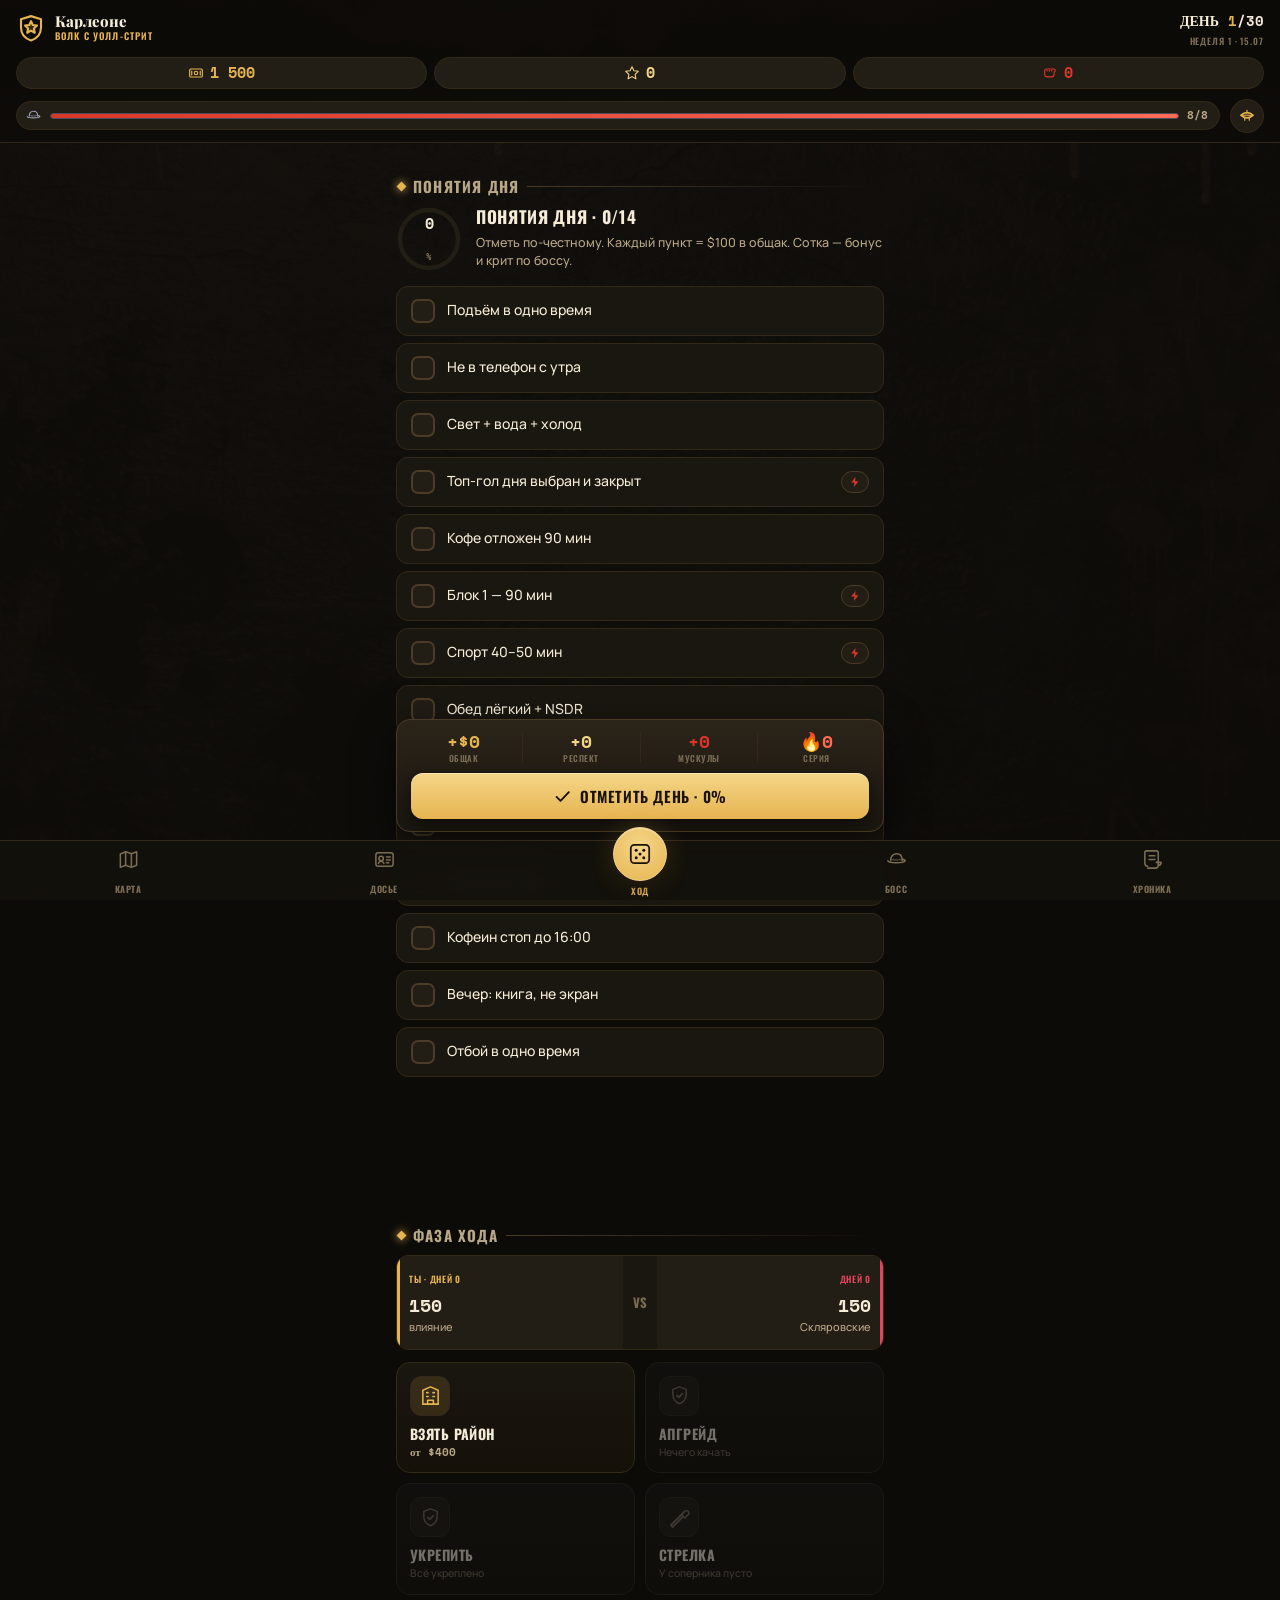
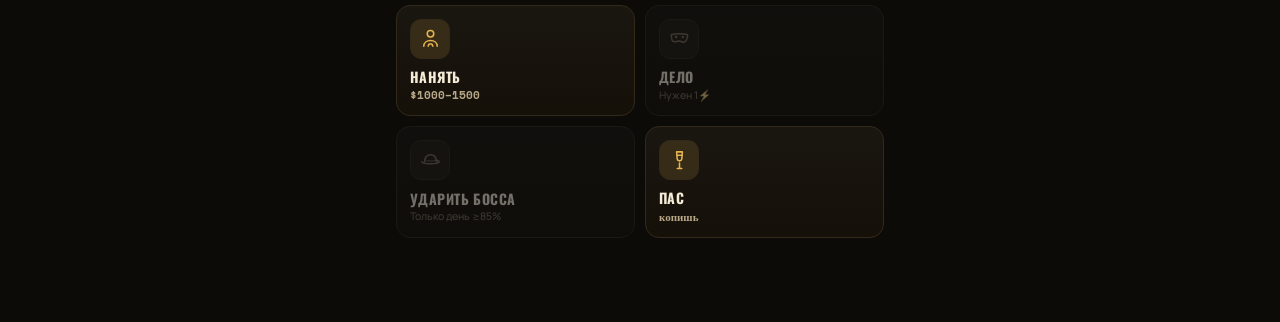
==== index.html @ bc079d1a "deploy СЕМЬЯ mini app v1" ====
<!DOCTYPE html>
<html lang="ru">
<head>
  <meta charset="UTF-8">
  <meta name="viewport" content="width=device-width, initial-scale=1, maximum-scale=1, viewport-fit=cover">
  <meta name="theme-color" content="#0D0B08">
  <title>СЕМЬЯ · Южноморск 1994</title>

  <link rel="preconnect" href="https://fonts.googleapis.com">
  <link rel="preconnect" href="https://fonts.gstatic.com" crossorigin>
  <link rel="stylesheet"
    href="https://fonts.googleapis.com/css2?family=Playfair+Display:ital,wght@0,700;0,800;0,900;1,500&family=Oswald:wght@500;600;700&family=Manrope:wght@400;500;600;700;800&family=Space+Mono:wght@400;700&display=swap">

  <script src="https://telegram.org/js/telegram-web-app.js"></script>
  <link rel="stylesheet" href="styles.css">
</head>
<body>

  <!-- Загрузочный сплэш -->
  <div id="splash">
    <div>
      <div class="crest"><img src="assets/crest-semya.png" alt=""></div>
      <h1>СЕМЬЯ</h1>
      <p id="splash-quote">Собираем Семью…</p>
      <div class="spin"></div>
    </div>
  </div>

  <div id="app">
    <!-- Шапка (персонализирована под клан) -->
    <header class="top">
      <div class="between">
        <div class="top__brand">
          <div class="top__crest" id="top-crest"></div>
          <div class="top__clan">
            <b id="top-name">—</b>
            <span id="top-side">—</span>
          </div>
        </div>
        <div class="top__day">
          <b id="top-day">—</b>
          <span id="top-week">—</span>
        </div>
      </div>
      <div class="top__chips" id="top-chips"></div>
      <div class="top__strip" id="top-strip"></div>
    </header>

    <!-- Экран (свапается JS) -->
    <main id="screen"></main>

    <!-- Нижняя навигация -->
    <nav class="nav" id="nav"></nav>
  </div>

  <!-- Транзиент-тосты -->
  <div id="toaster"></div>
  <!-- Контейнер нижних листов / модалок -->
  <div id="sheet-root"></div>

  <script src="state.js"></script>
  <script src="app.js"></script>
</body>
</html>
---- styles.css ----
/* ═══════════════════════════════════════════════════════════════════
   🎩 СЕМЬЯ · Telegram Mini App · styles
   Собрано из BRANDBOOK v1 (токены + компоненты ВЕРБАТИМ) + мобайл-каркас.
   Премиум-нуар · near-black · золото Карлеоне vs роза Скляровских · 390px.
   ═══════════════════════════════════════════════════════════════════ */

@import url('https://fonts.googleapis.com/css2?family=Playfair+Display:ital,wght@0,700;0,800;0,900;1,500&family=Oswald:wght@500;600;700&family=Manrope:wght@400;500;600;700;800&family=Space+Mono:wght@400;700&display=swap');

/* ─────────────────────────  1 · ТОКЕНЫ (BRANDBOOK)  ───────────────────────── */
:root{
  /* Фундамент — тёплый near-black «бетон и сепия» */
  --bg:#0D0B08; --bg-raise:#14110C; --panel:#1A1610; --panel-2:#221D15;
  --panel-hi:#2B2419; --line:#33291A; --line-2:#4A3C26;
  /* Чернила / текст */
  --ink:#F5ECD8; --ink-2:#B8A888; --ink-3:#7A6D54; --ink-max:#FFFFFF;
  /* 🥂 Карлеоне — золото / шампань */
  --gold:#E6B450; --gold-hi:#F5D689; --gold-lo:#A8792A; --gold-ink:#1A1204;
  --gold-glow:0 0 24px rgba(230,180,80,.22);
  /* 🌹 Скляровские — багрово-роза */
  --rose:#E0455E; --rose-hi:#FF7088; --rose-lo:#9E1E38; --rose-ink:#1A0509;
  --rose-glow:0 0 24px rgba(224,69,94,.22);
  /* Семантика */
  --ok:#47B872; --ok-ink:#04120A; --attack:#DB3729; --attack-hi:#FF6B54; --attack-ink:#1A0402;
  --attack-glow:0 0 20px rgba(219,55,41,.35);
  /* Улица (графити) */
  --graffiti:#FF2E8B; --graffiti-lo:#B21E63;
  /* Нейтралитет / старая гвардия */
  --neutral:#6B6252; --neutral-fill:#2A251C; --boss:#9AA0B2; --boss-lo:#4A4E5C;
  --scrim:rgba(8,6,4,.72);
  /* Тени / радиусы */
  --shadow-1:0 6px 18px rgba(0,0,0,.5); --shadow-2:0 14px 40px rgba(0,0,0,.6);
  --r-card:14px; --r-btn:12px; --r-chip:999px; --r-tile:8px;

  --safe-t:env(safe-area-inset-top);
  --safe-b:env(safe-area-inset-bottom);
  --nav-h:60px;
}

/* --me / --opp — подменяются на буте по клану игрока. Один код — два кабинета. */
.me-g{
  --me:var(--gold); --me-hi:var(--gold-hi); --me-lo:var(--gold-lo);
  --me-ink:var(--gold-ink); --me-glow:var(--gold-glow); --me-soft:rgba(230,180,80,.14);
  --opp:var(--rose); --opp-hi:var(--rose-hi); --opp-lo:var(--rose-lo);
}
.me-s{
  --me:var(--rose); --me-hi:var(--rose-hi); --me-lo:var(--rose-lo);
  --me-ink:var(--rose-ink); --me-glow:var(--rose-glow); --me-soft:rgba(224,69,94,.14);
  --opp:var(--gold); --opp-hi:var(--gold-hi); --opp-lo:var(--gold-lo);
}

/* ─────────────────────────  2 · БАЗА  ───────────────────────── */
*,*::before,*::after{ box-sizing:border-box; }
html,body{ margin:0; padding:0; }
html{ background:var(--bg); -webkit-text-size-adjust:100%; }
body{
  font-family:"Manrope",system-ui,sans-serif; font-size:15px; line-height:1.5;
  color:var(--ink); background:var(--bg);
  overflow-x:hidden; overscroll-behavior-y:none;
  -webkit-font-smoothing:antialiased; text-rendering:optimizeLegibility;
  user-select:none; -webkit-tap-highlight-color:transparent;
}
/* Бетонная текстура — тонко, поверх холста */
body::before{
  content:""; position:fixed; inset:0; z-index:0; pointer-events:none;
  background:url("assets/tex-concrete.png") center/cover no-repeat;
  opacity:.055; mix-blend-mode:screen;
}
/* Тёплый виньет-градиент сверху под шапку */
body::after{
  content:""; position:fixed; inset:0 0 auto 0; height:340px; z-index:0; pointer-events:none;
  background:radial-gradient(120% 80% at 50% -10%, rgba(230,180,80,.05), transparent 60%);
}
img{ max-width:100%; display:block; }
button{ font-family:inherit; color:inherit; }
::-webkit-scrollbar{ width:0; height:0; }

/* Типо-хелперы */
.t-display{ font-family:"Playfair Display",serif; font-weight:900; letter-spacing:-.02em; }
.t-serif{ font-family:"Playfair Display",serif; }
.t-cond{ font-family:"Oswald",sans-serif; text-transform:uppercase; letter-spacing:.05em; }
.num{ font-family:"Space Mono",monospace; font-weight:700; font-variant-numeric:tabular-nums; }
.italic{ font-style:italic; }

/* ─────────────────────────  3 · КАРКАС  ───────────────────────── */
#app{ position:relative; z-index:1; min-height:100vh; min-height:100dvh; }
main#screen{
  padding:14px 16px calc(var(--nav-h) + var(--safe-b) + 24px);
  max-width:520px; margin:0 auto;
}
.screen{ animation:screen-in .3s cubic-bezier(.22,.61,.36,1); }
@keyframes screen-in{ from{ opacity:0; transform:translateY(8px); } to{ opacity:1; transform:none; } }

.section-h{
  display:flex; align-items:center; gap:8px; margin:22px 2px 12px;
  font:700 15px/1 "Oswald"; text-transform:uppercase; letter-spacing:.08em; color:var(--ink-2);
}
.section-h::before{ content:""; width:7px; height:7px; transform:rotate(45deg);
  background:var(--me); box-shadow:0 0 8px var(--me); flex:0 0 auto; }
.section-h .fill{ flex:1; height:1px; background:linear-gradient(90deg,var(--line-2),transparent); }

.card{
  position:relative; background:linear-gradient(180deg,var(--panel),#151109);
  border:1px solid var(--line); border-radius:var(--r-card);
  box-shadow:var(--shadow-1), inset 0 1px 0 rgba(245,236,216,.04);
  padding:14px; overflow:hidden;
}
.muted{ color:var(--ink-2); } .dim{ color:var(--ink-3); }
.row{ display:flex; align-items:center; gap:10px; }
.between{ display:flex; align-items:center; justify-content:space-between; gap:10px; }

/* ─────────────────────────  4 · ШАПКА  ───────────────────────── */
header.top{
  position:sticky; top:0; z-index:40;
  padding:calc(var(--safe-t) + 10px) 16px 9px;
  background:linear-gradient(180deg,rgba(13,11,8,.96) 60%,rgba(13,11,8,.72));
  backdrop-filter:blur(14px); -webkit-backdrop-filter:blur(14px);
  border-bottom:1px solid var(--line);
}
.top__brand{ display:flex; align-items:center; gap:9px; min-width:0; }
.top__crest{ width:30px; height:30px; color:var(--me); flex:0 0 auto;
  filter:drop-shadow(0 0 10px var(--me-glow,transparent)); }
.top__crest svg{ width:100%; height:100%; }
.top__clan{ min-width:0; }
.top__clan b{ display:block; font:800 15px/1.05 "Playfair Display"; color:var(--ink);
  white-space:nowrap; overflow:hidden; text-overflow:ellipsis; }
.top__clan span{ display:block; font:600 9.5px/1 "Oswald"; text-transform:uppercase;
  letter-spacing:.12em; color:var(--me); margin-top:3px; }
.top__day{ text-align:right; flex:0 0 auto; }
.top__day b{ font:700 14px/1 "Space Mono"; color:var(--ink); }
.top__day b i{ font-style:normal; color:var(--me); }
.top__day span{ display:block; font:600 9px/1 "Oswald"; text-transform:uppercase;
  letter-spacing:.1em; color:var(--ink-3); margin-top:4px; }

.top__chips{ display:grid; grid-template-columns:1fr 1fr 1fr; gap:7px; margin-top:11px; }
.top__strip{ display:flex; align-items:center; gap:10px; margin-top:10px; }
.bossmini{ flex:1; display:flex; align-items:center; gap:8px; min-width:0;
  background:var(--panel-2); border:1px solid var(--line); border-radius:var(--r-chip);
  padding:5px 11px 5px 8px; }
.bossmini__ico{ width:17px; height:17px; color:var(--boss); flex:0 0 auto; }
.bossmini__bar{ flex:1; height:6px; border-radius:4px; background:#0A0908;
  border:1px solid var(--boss-lo); overflow:hidden; min-width:24px; }
.bossmini__bar i{ display:block; height:100%;
  background:linear-gradient(90deg,var(--attack),var(--attack-hi)); }
.bossmini__n{ font:700 11px/1 "Space Mono"; color:var(--ink-2); flex:0 0 auto; }
.omdot{ flex:0 0 auto; width:34px; height:34px; border-radius:50%; display:grid; place-items:center;
  background:var(--panel-2); border:1px solid var(--line); color:var(--me); }
.omdot svg{ width:18px; height:18px; }
.omdot.is-broken{ color:var(--attack); }
.omdot .pip{ position:absolute; }

/* Чип-ресурс (BRANDBOOK) */
.chip{
  display:inline-flex; align-items:center; justify-content:center; gap:6px;
  height:32px; padding:0 10px 0 9px; border-radius:var(--r-chip);
  background:var(--panel-2); border:1px solid var(--line);
  font:700 15px/1 "Space Mono"; white-space:nowrap;
}
.chip svg{ width:16px; height:16px; flex:0 0 auto; }
.chip--money{ color:var(--gold); } .chip--resp{ color:var(--gold-hi); } .chip--musc{ color:var(--attack); }
.chip--tap{ cursor:pointer; transition:.12s; } .chip--tap:active{ transform:scale(.95); }

/* ─────────────────────────  5 · КНОПКИ  ───────────────────────── */
.btn{
  position:relative; overflow:hidden; min-height:46px; padding:0 18px; width:100%;
  border-radius:var(--r-btn); border:0; cursor:pointer;
  font:600 15px/1 "Oswald"; letter-spacing:.04em; text-transform:uppercase;
  display:inline-flex; align-items:center; justify-content:center; gap:8px;
  transition:transform .12s, filter .12s, box-shadow .12s; color:var(--ink);
}
.btn svg{ width:19px; height:19px; }
.btn--primary{ background:linear-gradient(180deg,var(--me-hi),var(--me)); color:var(--me-ink);
  box-shadow:inset 0 1px 0 rgba(255,255,255,.35), var(--shadow-1); }
.me-s .btn--primary{ color:#fff; font-weight:700; }
.btn--attack{ background:linear-gradient(180deg,#EF4B3C,var(--attack)); color:#fff; font-weight:700;
  box-shadow:var(--attack-glow); }
.btn--upgrade{ background:linear-gradient(180deg,#57C982,var(--ok)); color:var(--ok-ink); }
.btn--ghost{ background:transparent; border:1px solid var(--line-2); color:var(--ink); }
.btn:active{ transform:translateY(1px) scale(.99); filter:brightness(.95); }
.btn:disabled,.btn[aria-disabled="true"]{ opacity:.4; filter:grayscale(.5); cursor:not-allowed;
  box-shadow:none; pointer-events:none; }
.btn:focus-visible{ outline:2px solid var(--ink); outline-offset:2px; }
.btn--sm{ min-height:40px; font-size:13px; padding:0 14px; }

/* Ripple */
.ripple{ position:absolute; border-radius:50%; transform:scale(0); pointer-events:none;
  background:radial-gradient(circle,rgba(255,255,255,.5),transparent 62%);
  animation:ripple .5s ease-out; mix-blend-mode:overlay; }
@keyframes ripple{ to{ transform:scale(2.6); opacity:0; } }

/* ─────────────────────────  6 · НИЖНЯЯ НАВИГАЦИЯ  ───────────────────────── */
.nav{
  position:fixed; bottom:0; inset-inline:0; z-index:45; height:calc(var(--nav-h) + var(--safe-b));
  padding-bottom:var(--safe-b);
  display:grid; grid-template-columns:repeat(5,1fr);
  background:rgba(20,17,12,.94); backdrop-filter:blur(14px); -webkit-backdrop-filter:blur(14px);
  border-top:1px solid var(--line);
}
.nav__item{ appearance:none; background:none; border:0; cursor:pointer;
  display:grid; place-items:center; gap:3px; color:var(--ink-3);
  font:700 9px/1 "Oswald"; text-transform:uppercase; letter-spacing:.06em;
  transition:color .16s, transform .12s; }
.nav__item svg{ width:23px; height:23px; transition:transform .16s; }
.nav__item:active{ transform:scale(.9); }
.nav__item.is-active{ color:var(--me); }
.nav__item.is-active svg{ filter:drop-shadow(0 0 8px var(--me-glow)); }
.nav__badge{ position:absolute; top:6px; margin-left:20px; width:8px; height:8px; border-radius:50%;
  background:var(--attack); box-shadow:0 0 8px var(--attack); }
.nav__cta{ position:relative; }
.nav__cta .disc{ margin-top:-16px; width:54px; height:54px; border-radius:50%;
  display:grid; place-items:center; color:var(--me-ink);
  background:radial-gradient(circle at 50% 34%,var(--me-hi),var(--me));
  box-shadow:var(--me-glow), var(--shadow-1), inset 0 1px 0 rgba(255,255,255,.4);
  border:1px solid var(--me-hi); }
.nav__cta .disc svg{ width:26px; height:26px; }
.nav__cta.is-active .disc{ transform:translateY(-2px); }
.nav__cta .lbl{ margin-top:-6px; }

/* ─────────────────────────  7 · КАРТА · ГЕКСЫ  ───────────────────────── */
.mini-count{ display:flex; gap:7px; margin:2px 0 4px; }
.mini-count b{ flex:1; text-align:center; background:var(--panel); border:1px solid var(--line);
  border-radius:10px; padding:8px 4px; }
.mini-count b span{ display:block; font:700 17px/1 "Space Mono"; margin-bottom:3px; }
.mini-count b em{ font:600 9px/1 "Oswald"; text-transform:uppercase; letter-spacing:.06em;
  color:var(--ink-3); font-style:normal; }
.mini-count .c-me span{ color:var(--me); } .mini-count .c-opp span{ color:var(--opp); }
.mini-count .c-free span{ color:var(--neutral); }

.hexgrid{ --hexw:82px; display:flex; flex-direction:column; align-items:center; padding:6px 0 2px; }
.hexrow{ display:flex; justify-content:center; }
.hexrow + .hexrow{ margin-top:-18px; }
.hexrow.off{ margin-left:44px; }

.hex{
  position:relative; width:var(--hexw); aspect-ratio:1/.92; margin:0 3px; cursor:pointer;
  clip-path:polygon(25% 0,75% 0,100% 50%,75% 100%,25% 100%,0 50%);
  background:var(--owner,var(--neutral)); display:grid; place-items:center;
  transition:transform .14s, filter .14s;
}
.hex:active{ transform:scale(.94); filter:brightness(1.12); }
.hex__inner{ position:absolute; inset:2px; clip-path:inherit;
  background:var(--panel); display:flex; flex-direction:column; align-items:center; justify-content:center;
  gap:2px; padding:6px 4px; text-align:center; }
.hex--gold{ --owner:var(--gold); } .hex--gold .hex__inner{ background:#241B0C; }
.hex--rose{ --owner:var(--rose); } .hex--rose .hex__inner{ background:#25121A; }
.hex--free{ --owner:var(--neutral); } .hex--free .hex__inner{ background:#161009; }
.hex--locked{ --owner:var(--boss-lo); } .hex--locked .hex__inner{ background:#100E0C; }
.hex__ico{ width:19px; height:19px; opacity:.9; }
.hex--gold .hex__ico{ color:var(--gold); } .hex--rose .hex__ico{ color:var(--rose); }
.hex--free .hex__ico{ color:var(--neutral); } .hex--locked .hex__ico{ color:var(--boss); }
.hex__name{ font:600 10px/1.05 "Oswald"; letter-spacing:.02em; color:var(--ink);
  max-width:100%; overflow:hidden; text-overflow:ellipsis; white-space:nowrap; }
.hex__income{ font:700 10px/1 "Space Mono"; color:var(--gold); }
.hex--rose .hex__income{ color:var(--rose-hi); }
.hex--free .hex__income{ color:var(--neutral); }
.hex--locked .hex__income{ color:var(--boss); }
.hex__pips{ display:flex; gap:2px; margin-top:1px; height:5px; align-items:center; }
.hex__pips i{ width:4px; height:4px; border-radius:50%; background:var(--gold-hi); box-shadow:0 0 3px var(--gold-hi); }
.hex--rose .hex__pips i{ background:var(--rose-hi); box-shadow:0 0 3px var(--rose-hi); }
.hex__pips i.fort{ width:5px; height:5px; border-radius:1px; background:var(--ok); box-shadow:none; transform:rotate(45deg); }
.hex.mine::after{ content:""; position:absolute; inset:2px; clip-path:inherit; pointer-events:none;
  box-shadow:inset 0 0 12px var(--me-soft); }
.hex.is-attacked{ animation:warpulse 1.1s infinite; }
@keyframes warpulse{ 50%{ filter:drop-shadow(0 0 8px var(--graffiti)); } }
.hex__lockbadge{ position:absolute; top:12px; color:var(--boss); width:13px; height:13px; }

.legend{ display:flex; flex-wrap:wrap; gap:10px 14px; justify-content:center; margin-top:14px;
  font:600 11px/1 "Manrope"; color:var(--ink-2); }
.legend b{ display:inline-flex; align-items:center; gap:6px; font-weight:600; }
.legend i{ width:11px; height:11px; border-radius:3px; }
.legend .lg-me{ background:var(--me); } .legend .lg-opp{ background:var(--opp); }
.legend .lg-free{ background:var(--neutral); } .legend .lg-lock{ background:var(--boss-lo); }

/* ─────────────────────────  8 · НИЖНИЙ ЛИСТ  ───────────────────────── */
.scrim{ position:fixed; inset:0; z-index:60; background:var(--scrim);
  backdrop-filter:blur(3px); opacity:0; animation:fade .2s forwards; }
@keyframes fade{ to{ opacity:1; } }
.sheet{
  position:fixed; left:0; right:0; bottom:0; z-index:61; max-width:520px; margin:0 auto;
  background:linear-gradient(180deg,var(--panel),#120F0A);
  border-top:1px solid var(--line-2); border-radius:20px 20px 0 0;
  box-shadow:var(--shadow-2); padding:8px 16px calc(var(--safe-b) + 20px);
  max-height:88vh; overflow-y:auto; animation:sheet-up .3s cubic-bezier(.22,.61,.36,1);
}
@keyframes sheet-up{ from{ transform:translateY(100%); } to{ transform:none; } }
.sheet__grip{ width:38px; height:4px; border-radius:3px; background:var(--line-2);
  margin:6px auto 12px; }
.sheet__head{ display:flex; align-items:flex-start; gap:12px; margin-bottom:12px; }
.sheet__title{ font:700 22px/1.05 "Playfair Display"; color:var(--ink); }
.sheet__sub{ font:600 10px/1 "Oswald"; text-transform:uppercase; letter-spacing:.1em;
  color:var(--me); margin-top:6px; }
.sheet__flavor{ font:400 13.5px/1.5 "Manrope"; color:var(--ink-2); margin:2px 0 14px; }
.sheet__stats{ display:grid; grid-template-columns:1fr 1fr; gap:9px; margin-bottom:14px; }
.stat{ background:var(--panel-2); border:1px solid var(--line); border-radius:11px; padding:10px 12px; }
.stat em{ display:block; font:600 9.5px/1 "Oswald"; text-transform:uppercase; letter-spacing:.06em;
  color:var(--ink-3); font-style:normal; margin-bottom:6px; }
.stat b{ font:700 16px/1 "Space Mono"; color:var(--ink); }
.stat b.g{ color:var(--gold); } .stat b.r{ color:var(--rose); } .stat b.ok{ color:var(--ok); }
.sheet__btns{ display:flex; flex-direction:column; gap:9px; margin-top:4px; }

/* Пикер-список целей */
.pick{ display:flex; align-items:center; gap:12px; width:100%; text-align:left;
  background:var(--panel-2); border:1px solid var(--line); border-radius:12px;
  padding:11px 13px; margin-bottom:8px; cursor:pointer; transition:.12s; }
.pick:active{ transform:scale(.99); background:var(--panel-hi); }
.pick[aria-disabled="true"]{ opacity:.42; filter:grayscale(.4); pointer-events:none; }
.pick__ico{ width:34px; height:34px; border-radius:9px; flex:0 0 auto; display:grid; place-items:center;
  background:var(--panel); border:1px solid var(--line); color:var(--me); }
.pick__ico svg{ width:20px; height:20px; }
.pick__main{ flex:1; min-width:0; }
.pick__main b{ display:block; font:700 15px/1.15 "Manrope"; color:var(--ink); }
.pick__main span{ font:500 12px/1.35 "Manrope"; color:var(--ink-2); }
.pick__val{ text-align:right; flex:0 0 auto; }
.pick__val b{ font:700 14px/1 "Space Mono"; color:var(--gold); }
.pick__val span{ display:block; font:600 9px/1 "Oswald"; text-transform:uppercase; letter-spacing:.05em;
  color:var(--ink-3); margin-top:4px; }

/* ─────────────────────────  9 · ДОСЬЕ (BRANDBOOK)  ───────────────────────── */
.dossier{
  position:relative; border-radius:var(--r-card);
  background:linear-gradient(180deg,var(--panel) 0%,#120F0A 100%);
  border:2px solid var(--gold);
  border-image:linear-gradient(155deg,var(--gold-hi),var(--gold) 45%,var(--gold-lo)) 1;
  box-shadow:inset 0 1px 0 rgba(245,214,137,.28), inset 0 0 0 1px rgba(0,0,0,.55), var(--shadow-2);
  padding:12px;
}
.dossier--rose{ border-image:linear-gradient(155deg,var(--rose-hi),var(--rose) 45%,var(--rose-lo)) 1; }
.dossier--steel{ border-image:linear-gradient(155deg,#C9CEDA,var(--boss) 45%,var(--boss-lo)) 1; }
.dossier__stamp{ position:absolute; top:10px; right:10px; z-index:2;
  font:700 11px/1 "Space Mono"; letter-spacing:.08em; color:var(--gold-ink);
  background:var(--gold); padding:3px 7px; border-radius:4px; transform:rotate(3deg); }
.dossier--rose .dossier__stamp{ background:var(--rose); color:#fff; }
.dossier__name{ font:700 20px/1.1 "Playfair Display"; color:var(--ink); }

/* Досье-герой персонажа */
.hero{ display:flex; gap:14px; }
.hero__portrait{ position:relative; width:118px; flex:0 0 auto; border-radius:10px; overflow:hidden;
  aspect-ratio:896/1152; background:#0A0806;
  box-shadow:inset 0 0 0 1px rgba(0,0,0,.6), inset 0 -30px 40px rgba(10,8,6,.7); }
.hero__portrait img{ width:100%; height:100%; object-fit:cover; object-position:top center; }
.hero__info{ flex:1; min-width:0; padding-top:2px; }
.hero__title-lbl{ font:600 10px/1 "Oswald"; text-transform:uppercase; letter-spacing:.14em;
  color:var(--me); }
.hero__name{ font:800 24px/1.02 "Playfair Display"; color:var(--ink); margin:5px 0 3px; }
.hero__role{ font:500 italic 13px/1.3 "Playfair Display"; color:var(--ink-2); }
.hero__infl{ margin-top:12px; }
.hero__infl em{ display:block; font:600 9px/1 "Oswald"; text-transform:uppercase; letter-spacing:.1em;
  color:var(--ink-3); font-style:normal; margin-bottom:3px; }
.hero__infl b{ font:700 30px/1 "Space Mono"; color:var(--me); letter-spacing:-.01em; }
.hero__ring{ position:absolute; bottom:8px; right:8px; }

/* Кольцо прогресса */
.ring{ position:relative; width:var(--rs,54px); height:var(--rs,54px); }
.ring svg{ transform:rotate(-90deg); width:100%; height:100%; }
.ring__bg{ fill:none; stroke:var(--panel-2); }
.ring__fg{ fill:none; stroke:var(--me); stroke-linecap:round;
  filter:drop-shadow(0 0 5px var(--me-glow)); transition:stroke-dashoffset .6s ease; }
.ring__txt{ position:absolute; inset:0; display:grid; place-items:center;
  font:700 15px/1 "Space Mono"; color:var(--ink); }
.ring__txt small{ font-size:9px; color:var(--ink-3); }

/* Лестница титулов */
.ladder{ display:flex; flex-direction:column; gap:0; }
.ladder__row{ display:flex; align-items:center; gap:12px; padding:8px 2px; position:relative; }
.ladder__node{ width:16px; height:16px; border-radius:50%; flex:0 0 auto; z-index:2;
  border:2px solid var(--line-2); background:var(--panel); }
.ladder__row.done .ladder__node{ background:var(--me); border-color:var(--me); }
.ladder__row.cur .ladder__node{ background:var(--me); border-color:var(--me-hi);
  box-shadow:0 0 0 4px var(--me-soft), var(--me-glow); }
.ladder__line{ position:absolute; left:9px; top:0; bottom:0; width:2px; background:var(--line); z-index:1; }
.ladder__row.done .ladder__line, .ladder__row.cur .ladder__line{ background:var(--me); }
.ladder__row:first-child .ladder__line{ top:50%; }
.ladder__row:last-child .ladder__line{ bottom:50%; }
.ladder__name{ flex:1; font:600 14px/1 "Oswald"; text-transform:uppercase; letter-spacing:.04em;
  color:var(--ink-3); }
.ladder__row.done .ladder__name, .ladder__row.cur .ladder__name{ color:var(--ink); }
.ladder__row.cur .ladder__name{ color:var(--me); }
.ladder__req{ font:700 11px/1 "Space Mono"; color:var(--ink-3); }
.ladder__row.cur .ladder__req{ color:var(--me); }
.ladder__crown{ color:var(--gold-hi); }
.next-hint{ margin-top:10px; padding:10px 12px; border-radius:11px; background:var(--me-soft);
  border:1px solid var(--line); font:500 13px/1.4 "Manrope"; color:var(--ink-2); }
.next-hint b{ color:var(--me); font-family:"Space Mono"; }

/* Слот лейтенанта / артефакты */
.lt-card{ display:flex; align-items:center; gap:12px; }
.lt-card__ico{ width:44px; height:44px; border-radius:11px; flex:0 0 auto; display:grid; place-items:center;
  background:var(--panel-2); border:1px solid var(--line-2); color:var(--ink-2); }
.lt-card__ico svg{ width:24px; height:24px; }
.lt-card b{ font:700 15px/1.1 "Manrope"; color:var(--ink); }
.lt-card span{ font:500 12px/1.4 "Manrope"; color:var(--ink-2); }
.chips-wrap{ display:flex; flex-wrap:wrap; gap:8px; }
.art-chip{ display:inline-flex; align-items:center; gap:7px; padding:7px 12px; border-radius:var(--r-chip);
  background:var(--panel-2); border:1px solid var(--line-2); font:600 12px/1 "Manrope"; color:var(--gold-hi); }
.art-chip svg{ width:15px; height:15px; }
.empty-slot{ text-align:center; padding:16px; color:var(--ink-3);
  border:1px dashed var(--line-2); border-radius:12px; font:500 13px/1.4 "Manrope"; }

/* VS-мини */
.vs{ display:flex; align-items:stretch; gap:0; border-radius:12px; overflow:hidden;
  border:1px solid var(--line); }
.vs__side{ flex:1; padding:11px 12px; background:var(--panel-2); }
.vs__side.me{ box-shadow:inset 3px 0 0 var(--me); }
.vs__side.op{ box-shadow:inset -3px 0 0 var(--opp); text-align:right; }
.vs__side em{ font:600 9px/1 "Oswald"; text-transform:uppercase; letter-spacing:.08em; font-style:normal; }
.vs__side.me em{ color:var(--me); } .vs__side.op em{ color:var(--opp); }
.vs__side b{ display:block; font:700 18px/1.1 "Space Mono"; color:var(--ink); margin-top:6px; }
.vs__side span{ font:500 11px/1.2 "Manrope"; color:var(--ink-2); }
.vs__mid{ display:grid; place-items:center; padding:0 10px; background:var(--panel);
  font:900 13px/1 "Oswald"; color:var(--ink-3); }

/* ─────────────────────────  10 · ХОД  ───────────────────────── */
.act-toggle{ display:flex; gap:8px; margin-bottom:14px; }
.act-toggle button{ flex:1; appearance:none; border:1px solid var(--line); background:var(--panel);
  color:var(--ink-3); border-radius:11px; padding:11px 8px; cursor:pointer;
  font:700 12px/1 "Oswald"; text-transform:uppercase; letter-spacing:.05em; transition:.14s; }
.act-toggle button .n{ font-family:"Space Mono"; margin-left:5px; }
.act-toggle button.on{ color:var(--me); border-color:var(--me); background:var(--me-soft);
  box-shadow:inset 0 0 12px var(--me-soft); }

.hod-head{ display:flex; align-items:center; gap:14px; margin-bottom:14px; }
.hod-head .ring{ --rs:66px; }
.hod-head__t b{ font:700 17px/1.1 "Oswald"; text-transform:uppercase; letter-spacing:.04em; color:var(--ink); }
.hod-head__t span{ display:block; font:500 12.5px/1.4 "Manrope"; color:var(--ink-2); margin-top:4px; }
.combo{ display:inline-flex; align-items:center; gap:6px; margin-top:7px; padding:4px 10px; border-radius:999px;
  background:var(--panel-2); border:1px solid var(--line); font:700 12px/1 "Space Mono"; color:var(--attack-hi); }
.combo svg{ width:14px; height:14px; }

.lastweek{ display:flex; align-items:center; justify-content:center; gap:8px; margin-bottom:12px;
  padding:8px; border-radius:10px; font:700 12px/1 "Oswald"; text-transform:uppercase; letter-spacing:.08em;
  color:var(--attack-ink); background:linear-gradient(180deg,var(--attack-hi),var(--attack)); }

.proto{ display:flex; flex-direction:column; gap:7px; }
.proto__item{ display:flex; align-items:center; gap:12px; width:100%; text-align:left; cursor:pointer;
  background:var(--panel); border:1px solid var(--line); border-radius:12px; padding:12px 14px;
  transition:.14s; position:relative; overflow:hidden; }
.proto__item:active{ transform:scale(.995); }
.proto__box{ width:24px; height:24px; border-radius:7px; flex:0 0 auto; display:grid; place-items:center;
  border:2px solid var(--line-2); background:var(--panel-2); transition:.14s; color:transparent; }
.proto__box svg{ width:15px; height:15px; }
.proto__item.on{ border-color:var(--me); background:linear-gradient(90deg,var(--me-soft),transparent 80%); }
.proto__item.on .proto__box{ background:var(--me); border-color:var(--me); color:var(--me-ink);
  box-shadow:var(--me-glow); }
.proto__txt{ flex:1; font:500 14px/1.3 "Manrope"; color:var(--ink); }
.proto__item.on .proto__txt{ color:var(--ink); }
.proto__mus{ display:inline-flex; align-items:center; gap:3px; font:700 10px/1 "Space Mono";
  color:var(--attack); padding:4px 7px; border-radius:999px; border:1px solid var(--line-2);
  background:var(--panel-2); flex:0 0 auto; }
.proto__mus svg{ width:12px; height:12px; }

/* Слово Дона тумблер */
.vow-block{ margin-top:14px; padding:13px 14px; border-radius:12px;
  background:var(--panel); border:1px solid var(--line); }
.vow-block__q{ font:500 13.5px/1.4 "Manrope"; color:var(--ink); margin-bottom:11px; }
.vow-block__q b{ color:var(--me); }
.seg{ display:flex; gap:8px; }
.seg button{ flex:1; appearance:none; cursor:pointer; border-radius:10px; padding:11px; transition:.14s;
  font:700 13px/1 "Oswald"; text-transform:uppercase; letter-spacing:.04em;
  border:1px solid var(--line-2); background:var(--panel-2); color:var(--ink-2); }
.seg button.on.yes{ background:linear-gradient(180deg,#57C982,var(--ok)); color:var(--ok-ink); border-color:var(--ok); }
.seg button.on.no{ background:linear-gradient(180deg,#EF4B3C,var(--attack)); color:#fff; border-color:var(--attack); }

/* Плашка живого пересчёта (sticky) */
.tally{ position:sticky; bottom:calc(var(--nav-h) + var(--safe-b) + 8px); z-index:20; margin-top:16px;
  background:linear-gradient(180deg,var(--panel-hi),var(--panel));
  border:1px solid var(--line-2); border-radius:14px; padding:12px 14px;
  box-shadow:var(--shadow-2); }
.tally__nums{ display:flex; align-items:center; justify-content:space-between; gap:6px; margin-bottom:11px; }
.tally__nums .n{ display:flex; flex-direction:column; align-items:center; gap:4px; flex:1; }
.tally__nums .n b{ font:700 18px/1 "Space Mono"; }
.tally__nums .n em{ font:600 8.5px/1 "Oswald"; text-transform:uppercase; letter-spacing:.06em;
  color:var(--ink-3); font-style:normal; }
.tally__nums .n.money b{ color:var(--gold); } .tally__nums .n.resp b{ color:var(--gold-hi); }
.tally__nums .n.musc b{ color:var(--attack); } .tally__nums .n.streak b{ color:var(--attack-hi); }
.tally__sep{ width:1px; align-self:stretch; background:var(--line); }

/* Фаза хода — плитки действий */
.actions{ display:grid; grid-template-columns:1fr 1fr; gap:10px; }
.tile{ position:relative; overflow:hidden; text-align:left; cursor:pointer;
  background:linear-gradient(180deg,var(--panel),#151109); border:1px solid var(--line);
  border-radius:14px; padding:13px; transition:.14s; min-height:96px;
  display:flex; flex-direction:column; }
.tile:active{ transform:scale(.97); }
.tile__ico{ width:40px; height:40px; border-radius:11px; display:grid; place-items:center; margin-bottom:auto;
  background:var(--me-soft); color:var(--me); border:1px solid var(--line); }
.tile__ico svg{ width:23px; height:23px; }
.tile.att .tile__ico{ background:rgba(219,55,41,.14); color:var(--attack); }
.tile.up .tile__ico{ background:rgba(71,184,114,.14); color:var(--ok); }
.tile.boss .tile__ico{ background:rgba(154,160,178,.14); color:var(--boss); }
.tile__t{ font:700 14px/1.1 "Oswald"; text-transform:uppercase; letter-spacing:.03em; color:var(--ink); margin-top:10px; }
.tile__c{ font:600 11px/1.3 "Space Mono"; color:var(--ink-2); margin-top:4px; }
.tile__lock{ font:500 10.5px/1.3 "Manrope"; color:var(--ink-3); margin-top:4px; }
.tile[aria-disabled="true"]{ opacity:.45; filter:grayscale(.55); pointer-events:none; }
.tile[aria-disabled="true"] .tile__ico{ background:var(--panel-2); color:var(--ink-3); }

/* Итоговая сводка (день уже отмечен) */
.done-summary{ text-align:center; padding:20px 16px; }
.done-summary .ring{ --rs:88px; margin:0 auto 14px; }
.done-summary h3{ font:700 19px/1.2 "Playfair Display"; color:var(--ink); margin:0 0 6px; }
.done-summary p{ font:500 13.5px/1.5 "Manrope"; color:var(--ink-2); margin:0; }

/* ─────────────────────────  11 · БОСС  ───────────────────────── */
.boss-hero{ display:flex; gap:14px; margin-bottom:4px; }
.boss-hero__portrait{ width:110px; flex:0 0 auto; border-radius:11px; overflow:hidden; aspect-ratio:896/1216;
  background:#0A0908; box-shadow:inset 0 0 0 1px rgba(0,0,0,.6), inset 0 -26px 36px rgba(8,8,10,.7); }
.boss-hero__portrait img{ width:100%; height:100%; object-fit:cover; object-position:top center; }
.boss-hero__info{ flex:1; min-width:0; }
.boss-hero__wk{ font:600 10px/1 "Oswald"; text-transform:uppercase; letter-spacing:.12em; color:var(--boss); }
.boss-hero__name{ font:700 21px/1.08 "Playfair Display"; color:var(--ink); margin:6px 0 6px; }
.boss-hero__hold{ font:500 12.5px/1.4 "Manrope"; color:var(--ink-2); }
.boss-hero__hold b{ color:var(--boss); }
.deadline{ display:inline-flex; align-items:center; gap:6px; margin-top:10px; padding:5px 11px; border-radius:999px;
  background:var(--panel-2); border:1px solid var(--line); font:700 11px/1 "Space Mono"; color:var(--attack-hi); }
.deadline svg{ width:13px; height:13px; }

/* HP-бар (BRANDBOOK) */
.hpwrap{ margin:16px 0; }
.hpbar__meta{ display:flex; align-items:baseline; justify-content:space-between; margin-bottom:7px; }
.hpbar__label{ font:600 12px/1 "Oswald"; letter-spacing:.06em; text-transform:uppercase; color:var(--boss); }
.hpbar__num{ font:700 15px/1 "Space Mono"; color:var(--ink); }
.hpbar{ display:grid; grid-auto-flow:column; gap:2px; padding:3px;
  border:1px solid var(--boss); border-radius:6px; background:#0A0908; }
.hpbar__seg{ height:16px; border-radius:2px; background:var(--panel-2); }
.hpbar__seg.is-full{ background:linear-gradient(180deg,var(--attack-hi),var(--attack)); }

.dmg{ display:flex; gap:10px; margin:14px 0; }
.dmg__side{ flex:1; text-align:center; padding:12px; border-radius:12px; background:var(--panel-2); border:1px solid var(--line); }
.dmg__side em{ font:600 9px/1 "Oswald"; text-transform:uppercase; letter-spacing:.08em; font-style:normal; }
.dmg__side.me{ box-shadow:inset 0 -3px 0 var(--me); } .dmg__side.me em{ color:var(--me); }
.dmg__side.op{ box-shadow:inset 0 -3px 0 var(--opp); } .dmg__side.op em{ color:var(--opp); }
.dmg__side b{ display:block; font:700 26px/1 "Space Mono"; color:var(--ink); margin-top:6px; }
.dmg__side span{ font:500 10px/1 "Manrope"; color:var(--ink-3); }

.trophy{ display:flex; align-items:center; gap:12px; padding:12px 14px; border-radius:12px; margin-top:2px;
  background:linear-gradient(90deg,rgba(230,180,80,.12),transparent); border:1px solid var(--line-2); }
.trophy svg{ width:26px; height:26px; color:var(--gold-hi); flex:0 0 auto; }
.trophy b{ font:700 13px/1.2 "Manrope"; color:var(--gold-hi); }
.trophy span{ display:block; font:500 12px/1.4 "Manrope"; color:var(--ink-2); margin-top:2px; }
.rules{ font:500 12.5px/1.55 "Manrope"; color:var(--ink-2); margin-top:14px;
  padding:12px 14px; background:var(--panel-2); border-radius:11px; border:1px solid var(--line); }
.rules b{ color:var(--ink); }

/* ─────────────────────────  12 · ХРОНИКА / ТОСТЫ  ───────────────────────── */
.don-quote{ font:500 italic 15px/1.5 "Playfair Display"; color:var(--ink-2);
  padding:2px 4px 14px; border-bottom:1px solid var(--line); margin-bottom:16px; }
.don-quote::before{ content:"«"; color:var(--me); } .don-quote::after{ content:"»"; color:var(--me); }

.filters{ display:flex; gap:8px; margin-bottom:14px; overflow-x:auto; padding-bottom:2px; }
.filters button{ flex:0 0 auto; appearance:none; cursor:pointer; border-radius:999px; padding:8px 15px;
  font:700 11px/1 "Oswald"; text-transform:uppercase; letter-spacing:.05em;
  border:1px solid var(--line-2); background:var(--panel); color:var(--ink-2); transition:.14s; }
.filters button.on{ background:var(--me); border-color:var(--me); color:var(--me-ink); }
.me-s .filters button.on{ color:#fff; }

.feed{ display:flex; flex-direction:column; gap:9px; }
.day-tag{ font:700 11px/1 "Space Mono"; color:var(--ink-3); text-transform:uppercase; letter-spacing:.06em;
  margin:8px 2px 3px; }
.toast{ display:grid; grid-template-columns:4px 1fr auto; gap:11px; align-items:start;
  background:var(--panel); border:1px solid var(--line); border-radius:12px; padding:12px 14px;
  box-shadow:var(--shadow-1); }
.toast__bar{ align-self:stretch; border-radius:4px; background:var(--boss); min-height:26px; }
.toast--g .toast__bar{ background:var(--gold); } .toast--s .toast__bar{ background:var(--rose); }
.toast--n .toast__bar{ background:var(--graffiti); }
.toast__body{ min-width:0; }
.toast__x{ font:500 13.5px/1.45 "Manrope"; color:var(--ink); }
.toast__x b{ font-weight:800; color:var(--ink-max); }
.toast__tail{ font:700 11px/1 "Space Mono"; color:var(--ok); margin-top:6px; display:inline-block; }
.toast__time{ font:700 10px/1 "Space Mono"; color:var(--ink-3); flex:0 0 auto; white-space:nowrap; }

/* Омерта-карточки (7 точек) */
.omcards{ display:flex; flex-direction:column; gap:10px; }
.omcard{ padding:13px 14px; border-radius:12px; background:var(--panel); border:1px solid var(--line); }
.omcard__top{ display:flex; align-items:center; justify-content:space-between; gap:8px; margin-bottom:11px; }
.omcard__clan{ font:600 10px/1 "Oswald"; text-transform:uppercase; letter-spacing:.08em; }
.omcard.g .omcard__clan{ color:var(--gold); } .omcard.s .omcard__clan{ color:var(--rose); }
.omcard__vow{ font:700 14px/1.2 "Manrope"; color:var(--ink); }
.omcard__status{ font:600 10px/1 "Oswald"; text-transform:uppercase; letter-spacing:.05em; color:var(--ink-3); }
.dots{ display:flex; gap:7px; }
.dots i{ width:15px; height:15px; border-radius:50%; background:var(--panel-2); border:1px solid var(--line-2); }
.omcard.g .dots i.held{ background:var(--gold); border-color:var(--gold); box-shadow:0 0 6px var(--gold-glow); }
.omcard.s .dots i.held{ background:var(--rose); border-color:var(--rose); box-shadow:0 0 6px var(--rose-glow); }
.dots i.broke{ background:var(--attack); border-color:var(--attack); }

/* Аукцион */
.auction{ position:relative; border:1px solid var(--line-2); }
.auction__lbl{ display:inline-flex; align-items:center; gap:6px; font:600 10px/1 "Oswald";
  text-transform:uppercase; letter-spacing:.1em; color:var(--gold-hi); margin-bottom:8px; }
.auction__lbl svg{ width:15px; height:15px; }
.auction__lot{ font:700 18px/1.1 "Playfair Display"; color:var(--ink); }
.auction__desc{ font:500 13px/1.45 "Manrope"; color:var(--ink-2); margin:5px 0 12px; }
.auction__bids{ display:flex; gap:9px; }
.bidpill{ flex:1; text-align:center; padding:9px; border-radius:10px; background:var(--panel-2);
  border:1px solid var(--line); font:600 11px/1.3 "Manrope"; color:var(--ink-2); }
.bidpill b{ display:block; font:700 13px/1 "Oswald"; text-transform:uppercase; letter-spacing:.04em; margin-top:5px; }
.bidpill.yes b{ color:var(--ok); } .bidpill.no b{ color:var(--ink-3); }

/* ─────────────────────────  13 · ОМЕРТА-ЭКРАН  ───────────────────────── */
.vow-picker{ display:flex; flex-wrap:wrap; gap:8px; margin:4px 0 6px; }
.vow-opt{ appearance:none; cursor:pointer; border-radius:999px; padding:10px 15px; transition:.14s;
  border:1px solid var(--line-2); background:var(--panel-2); color:var(--ink);
  font:600 13px/1 "Manrope"; }
.vow-opt.on{ background:var(--me); border-color:var(--me); color:var(--me-ink); box-shadow:var(--me-glow); }
.me-s .vow-opt.on{ color:#fff; }
.stakes{ display:flex; gap:9px; margin-top:14px; }
.stakes>div{ flex:1; padding:12px; border-radius:11px; text-align:center; }
.stakes .win{ background:rgba(71,184,114,.1); border:1px solid rgba(71,184,114,.3); }
.stakes .lose{ background:rgba(219,55,41,.08); border:1px solid rgba(219,55,41,.28); }
.stakes em{ font:600 9px/1 "Oswald"; text-transform:uppercase; letter-spacing:.06em; font-style:normal; }
.stakes .win em{ color:var(--ok); } .stakes .lose em{ color:var(--attack-hi); }
.stakes b{ display:block; font:700 14px/1.3 "Space Mono"; color:var(--ink); margin-top:7px; }

/* ─────────────────────────  14 · ТРАНЗИЕНТ-ТОСТ / ЗАГЛУШКИ  ───────────────────────── */
#toaster{ position:fixed; left:0; right:0; bottom:calc(var(--nav-h) + var(--safe-b) + 14px); z-index:80;
  display:flex; flex-direction:column; align-items:center; gap:8px; padding:0 16px; pointer-events:none; }
.t-toast{ max-width:520px; width:100%; background:var(--panel-hi); border:1px solid var(--line-2);
  border-radius:12px; padding:12px 16px; box-shadow:var(--shadow-2); color:var(--ink);
  font:600 13.5px/1.4 "Manrope"; animation:t-in .28s cubic-bezier(.22,.61,.36,1);
  border-left:4px solid var(--me); }
.t-toast.ok{ border-left-color:var(--ok); } .t-toast.err{ border-left-color:var(--attack); }
@keyframes t-in{ from{ transform:translateY(14px); opacity:0; } to{ transform:none; opacity:1; } }

.empty{ text-align:center; padding:40px 22px; color:var(--ink-2); }
.empty svg{ width:44px; height:44px; color:var(--ink-3); margin-bottom:14px; }
.empty p{ font:500 14px/1.55 "Manrope"; margin:0; }

.demo-banner{ display:flex; align-items:center; gap:9px; justify-content:center; margin:0 0 12px;
  padding:8px 14px; border-radius:10px; background:rgba(255,46,139,.08); border:1px solid var(--graffiti-lo);
  font:600 11px/1.3 "Manrope"; color:var(--graffiti); }
.demo-banner svg{ width:15px; height:15px; flex:0 0 auto; }

/* Спрей-штамп (графити) */
.stamp{ position:absolute; font:700 15px/1 "Oswald"; letter-spacing:.06em; color:var(--graffiti);
  transform:rotate(-8deg); opacity:.9; text-shadow:0 0 1px var(--graffiti-lo); text-transform:uppercase; }

/* Загрузочный сплэш */
#splash{ position:fixed; inset:0; z-index:100; display:grid; place-items:center; background:var(--bg);
  transition:opacity .4s; }
#splash.hide{ opacity:0; pointer-events:none; }
#splash .crest{ width:96px; height:96px; margin:0 auto 18px; filter:drop-shadow(0 0 24px rgba(230,180,80,.3)); }
#splash .crest img{ width:100%; height:100%; mix-blend-mode:screen; }
#splash h1{ font:900 34px/1 "Playfair Display"; letter-spacing:.12em; color:var(--ink); margin:0 0 8px; text-align:center; }
#splash p{ font:500 italic 14px/1.4 "Playfair Display"; color:var(--ink-2); text-align:center; margin:0; padding:0 30px; }
#splash .spin{ width:26px; height:26px; margin:22px auto 0; border:2px solid var(--line-2);
  border-top-color:var(--gold); border-radius:50%; animation:spin 1s linear infinite; }
@keyframes spin{ to{ transform:rotate(360deg); } }

@media (prefers-reduced-motion:reduce){
  *{ animation-duration:.01ms !important; transition-duration:.01ms !important; }
}
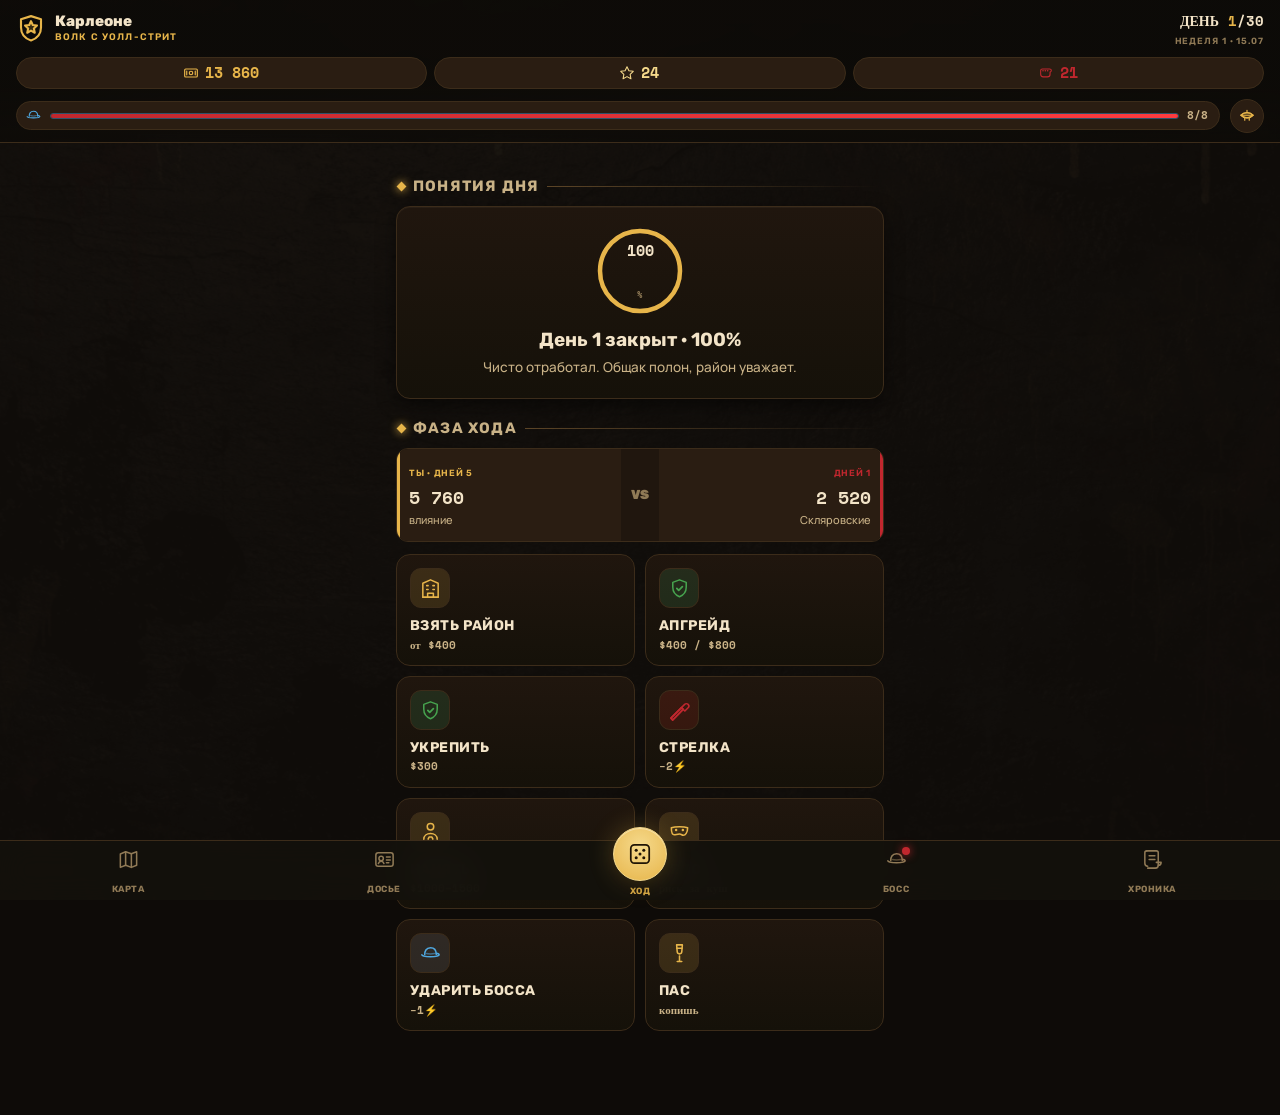
==== commit 47319edf: "sync state 2026-07-15_11:07:48" ====
--- a/index.html
+++ b/index.html
@@ -9,7 +9,7 @@
   <link rel="preconnect" href="https://fonts.googleapis.com">
   <link rel="preconnect" href="https://fonts.gstatic.com" crossorigin>
   <link rel="stylesheet"
-    href="https://fonts.googleapis.com/css2?family=Playfair+Display:ital,wght@0,700;0,800;0,900;1,500&family=Oswald:wght@500;600;700&family=Manrope:wght@400;500;600;700;800&family=Space+Mono:wght@400;700&display=swap">
+    href="https://fonts.googleapis.com/css2?family=Rubik:ital,wght@0,500;0,600;0,700;0,800;0,900;1,500;1,700&family=Manrope:wght@400;500;600;700;800&family=Space+Mono:wght@400;700&display=swap">
 
   <script src="https://telegram.org/js/telegram-web-app.js"></script>
   <link rel="stylesheet" href="styles.css">
--- a/styles.css
+++ b/styles.css
@@ -4,32 +4,41 @@
    Премиум-нуар · near-black · золото Карлеоне vs роза Скляровских · 390px.
    ═══════════════════════════════════════════════════════════════════ */
 
-@import url('https://fonts.googleapis.com/css2?family=Playfair+Display:ital,wght@0,700;0,800;0,900;1,500&family=Oswald:wght@500;600;700&family=Manrope:wght@400;500;600;700;800&family=Space+Mono:wght@400;700&display=swap');
+@import url('https://fonts.googleapis.com/css2?family=Rubik:ital,wght@0,500;0,600;0,700;0,800;0,900;1,500;1,700&family=Manrope:wght@400;500;600;700;800&family=Space+Mono:wght@400;700&display=swap');
 
 /* ─────────────────────────  1 · ТОКЕНЫ (BRANDBOOK)  ───────────────────────── */
 :root{
-  /* Фундамент — тёплый near-black «бетон и сепия» */
-  --bg:#0D0B08; --bg-raise:#14110C; --panel:#1A1610; --panel-2:#221D15;
-  --panel-hi:#2B2419; --line:#33291A; --line-2:#4A3C26;
-  /* Чернила / текст */
-  --ink:#F5ECD8; --ink-2:#B8A888; --ink-3:#7A6D54; --ink-max:#FFFFFF;
+  /* ═══ БРЕНДБУК «МАФИЯ» — источник правды ═══ */
+  --ink:#0E0B08; --ink2:#171009; --wood:#2A1D14; --wood2:#3A2718; --leather:#241812;
+  --gold:#E7B54A; --gold-lite:#F5D98B; --gold-deep:#C8891F;
+  --crimson:#C0272E; --crimson-neon:#FF3B3F;
+  --violet:#8E3FBE; --blue:#4FA8E0; --green:#46A24E;
+  --parchment:#F3E4C8; --parchment2:#E7D3A9; --ink-text:#2A1E12;
+
+  /* Фундамент — кожа/дерево (ремап на бренд) */
+  --bg:var(--ink); --bg-raise:#14110C; --panel:#20160E; --panel-2:#2A1D12;
+  --panel-hi:#3A2718; --line:#3C2C1A; --line-2:#5C4527;
+  /* Чернила / текст (светлый на тёмном = пергамент) */
+  --paper:#F3E4C8; --ink-2:#C9B287; --ink-3:#907A56; --ink-max:#FFF6E4;
   /* 🥂 Карлеоне — золото / шампань */
-  --gold:#E6B450; --gold-hi:#F5D689; --gold-lo:#A8792A; --gold-ink:#1A1204;
-  --gold-glow:0 0 24px rgba(230,180,80,.22);
-  /* 🌹 Скляровские — багрово-роза */
-  --rose:#E0455E; --rose-hi:#FF7088; --rose-lo:#9E1E38; --rose-ink:#1A0509;
-  --rose-glow:0 0 24px rgba(224,69,94,.22);
+  --gold-hi:var(--gold-lite); --gold-lo:var(--gold-deep); --gold-ink:#1F1405;
+  --gold-glow:0 0 24px rgba(231,181,74,.30);
+  /* 🌹 Скляровские — кримсон/неон */
+  --rose:var(--crimson); --rose-hi:var(--crimson-neon); --rose-lo:#7E1519; --rose-ink:#1A0505;
+  --rose-glow:0 0 24px rgba(255,59,63,.28);
   /* Семантика */
-  --ok:#47B872; --ok-ink:#04120A; --attack:#DB3729; --attack-hi:#FF6B54; --attack-ink:#1A0402;
-  --attack-glow:0 0 20px rgba(219,55,41,.35);
-  /* Улица (графити) */
+  --ok:var(--green); --ok-ink:#04120A; --attack:var(--crimson); --attack-hi:var(--crimson-neon); --attack-ink:#1A0402;
+  --attack-glow:0 0 20px rgba(255,59,63,.40);
+  /* Улица (графити/неон) */
   --graffiti:#FF2E8B; --graffiti-lo:#B21E63;
-  /* Нейтралитет / старая гвардия */
-  --neutral:#6B6252; --neutral-fill:#2A251C; --boss:#9AA0B2; --boss-lo:#4A4E5C;
-  --scrim:rgba(8,6,4,.72);
+  /* Нейтралитет / под смотрящим (голубой) */
+  --neutral:#6E6250; --neutral-fill:#2A231A; --boss:var(--blue); --boss-lo:#2E526B;
+  --scrim:rgba(8,6,4,.74);
   /* Тени / радиусы */
-  --shadow-1:0 6px 18px rgba(0,0,0,.5); --shadow-2:0 14px 40px rgba(0,0,0,.6);
+  --shadow-1:0 6px 18px rgba(0,0,0,.5); --shadow-2:0 14px 40px rgba(0,0,0,.62);
   --r-card:14px; --r-btn:12px; --r-chip:999px; --r-tile:8px;
+  /* Заголовочный «чанки-золото» градиент */
+  --gold-grad:linear-gradient(178deg,var(--gold-lite) 0%,var(--gold) 46%,var(--gold-deep) 100%);
 
   --safe-t:env(safe-area-inset-top);
   --safe-b:env(safe-area-inset-bottom);
@@ -54,7 +63,7 @@
 html{ background:var(--bg); -webkit-text-size-adjust:100%; }
 body{
   font-family:"Manrope",system-ui,sans-serif; font-size:15px; line-height:1.5;
-  color:var(--ink); background:var(--bg);
+  color:var(--paper); background:var(--bg);
   overflow-x:hidden; overscroll-behavior-y:none;
   -webkit-font-smoothing:antialiased; text-rendering:optimizeLegibility;
   user-select:none; -webkit-tap-highlight-color:transparent;
@@ -75,9 +84,9 @@
 ::-webkit-scrollbar{ width:0; height:0; }
 
 /* Типо-хелперы */
-.t-display{ font-family:"Playfair Display",serif; font-weight:900; letter-spacing:-.02em; }
-.t-serif{ font-family:"Playfair Display",serif; }
-.t-cond{ font-family:"Oswald",sans-serif; text-transform:uppercase; letter-spacing:.05em; }
+.t-display{ font-family:"Rubik",serif; font-weight:900; letter-spacing:-.02em; }
+.t-serif{ font-family:"Rubik",serif; }
+.t-cond{ font-family:"Rubik",sans-serif; text-transform:uppercase; letter-spacing:.05em; }
 .num{ font-family:"Space Mono",monospace; font-weight:700; font-variant-numeric:tabular-nums; }
 .italic{ font-style:italic; }
 
@@ -92,7 +101,7 @@
 
 .section-h{
   display:flex; align-items:center; gap:8px; margin:22px 2px 12px;
-  font:700 15px/1 "Oswald"; text-transform:uppercase; letter-spacing:.08em; color:var(--ink-2);
+  font:700 15px/1 "Rubik"; text-transform:uppercase; letter-spacing:.08em; color:var(--ink-2);
 }
 .section-h::before{ content:""; width:7px; height:7px; transform:rotate(45deg);
   background:var(--me); box-shadow:0 0 8px var(--me); flex:0 0 auto; }
@@ -121,14 +130,14 @@
   filter:drop-shadow(0 0 10px var(--me-glow,transparent)); }
 .top__crest svg{ width:100%; height:100%; }
 .top__clan{ min-width:0; }
-.top__clan b{ display:block; font:800 15px/1.05 "Playfair Display"; color:var(--ink);
+.top__clan b{ display:block; font:800 15px/1.05 "Rubik"; color:var(--paper);
   white-space:nowrap; overflow:hidden; text-overflow:ellipsis; }
-.top__clan span{ display:block; font:600 9.5px/1 "Oswald"; text-transform:uppercase;
+.top__clan span{ display:block; font:600 9.5px/1 "Rubik"; text-transform:uppercase;
   letter-spacing:.12em; color:var(--me); margin-top:3px; }
 .top__day{ text-align:right; flex:0 0 auto; }
-.top__day b{ font:700 14px/1 "Space Mono"; color:var(--ink); }
+.top__day b{ font:700 14px/1 "Space Mono"; color:var(--paper); }
 .top__day b i{ font-style:normal; color:var(--me); }
-.top__day span{ display:block; font:600 9px/1 "Oswald"; text-transform:uppercase;
+.top__day span{ display:block; font:600 9px/1 "Rubik"; text-transform:uppercase;
   letter-spacing:.1em; color:var(--ink-3); margin-top:4px; }
 
 .top__chips{ display:grid; grid-template-columns:1fr 1fr 1fr; gap:7px; margin-top:11px; }
@@ -163,9 +172,9 @@
 .btn{
   position:relative; overflow:hidden; min-height:46px; padding:0 18px; width:100%;
   border-radius:var(--r-btn); border:0; cursor:pointer;
-  font:600 15px/1 "Oswald"; letter-spacing:.04em; text-transform:uppercase;
+  font:600 15px/1 "Rubik"; letter-spacing:.04em; text-transform:uppercase;
   display:inline-flex; align-items:center; justify-content:center; gap:8px;
-  transition:transform .12s, filter .12s, box-shadow .12s; color:var(--ink);
+  transition:transform .12s, filter .12s, box-shadow .12s; color:var(--paper);
 }
 .btn svg{ width:19px; height:19px; }
 .btn--primary{ background:linear-gradient(180deg,var(--me-hi),var(--me)); color:var(--me-ink);
@@ -174,11 +183,11 @@
 .btn--attack{ background:linear-gradient(180deg,#EF4B3C,var(--attack)); color:#fff; font-weight:700;
   box-shadow:var(--attack-glow); }
 .btn--upgrade{ background:linear-gradient(180deg,#57C982,var(--ok)); color:var(--ok-ink); }
-.btn--ghost{ background:transparent; border:1px solid var(--line-2); color:var(--ink); }
+.btn--ghost{ background:transparent; border:1px solid var(--line-2); color:var(--paper); }
 .btn:active{ transform:translateY(1px) scale(.99); filter:brightness(.95); }
 .btn:disabled,.btn[aria-disabled="true"]{ opacity:.4; filter:grayscale(.5); cursor:not-allowed;
   box-shadow:none; pointer-events:none; }
-.btn:focus-visible{ outline:2px solid var(--ink); outline-offset:2px; }
+.btn:focus-visible{ outline:2px solid var(--paper); outline-offset:2px; }
 .btn--sm{ min-height:40px; font-size:13px; padding:0 14px; }
 
 /* Ripple */
@@ -197,7 +206,7 @@
 }
 .nav__item{ appearance:none; background:none; border:0; cursor:pointer;
   display:grid; place-items:center; gap:3px; color:var(--ink-3);
-  font:700 9px/1 "Oswald"; text-transform:uppercase; letter-spacing:.06em;
+  font:700 9px/1 "Rubik"; text-transform:uppercase; letter-spacing:.06em;
   transition:color .16s, transform .12s; }
 .nav__item svg{ width:23px; height:23px; transition:transform .16s; }
 .nav__item:active{ transform:scale(.9); }
@@ -220,7 +229,7 @@
 .mini-count b{ flex:1; text-align:center; background:var(--panel); border:1px solid var(--line);
   border-radius:10px; padding:8px 4px; }
 .mini-count b span{ display:block; font:700 17px/1 "Space Mono"; margin-bottom:3px; }
-.mini-count b em{ font:600 9px/1 "Oswald"; text-transform:uppercase; letter-spacing:.06em;
+.mini-count b em{ font:600 9px/1 "Rubik"; text-transform:uppercase; letter-spacing:.06em;
   color:var(--ink-3); font-style:normal; }
 .mini-count .c-me span{ color:var(--me); } .mini-count .c-opp span{ color:var(--opp); }
 .mini-count .c-free span{ color:var(--neutral); }
@@ -247,7 +256,7 @@
 .hex__ico{ width:19px; height:19px; opacity:.9; }
 .hex--gold .hex__ico{ color:var(--gold); } .hex--rose .hex__ico{ color:var(--rose); }
 .hex--free .hex__ico{ color:var(--neutral); } .hex--locked .hex__ico{ color:var(--boss); }
-.hex__name{ font:600 10px/1.05 "Oswald"; letter-spacing:.02em; color:var(--ink);
+.hex__name{ font:600 10px/1.05 "Rubik"; letter-spacing:.02em; color:var(--paper);
   max-width:100%; overflow:hidden; text-overflow:ellipsis; white-space:nowrap; }
 .hex__income{ font:700 10px/1 "Space Mono"; color:var(--gold); }
 .hex--rose .hex__income{ color:var(--rose-hi); }
@@ -285,15 +294,15 @@
 .sheet__grip{ width:38px; height:4px; border-radius:3px; background:var(--line-2);
   margin:6px auto 12px; }
 .sheet__head{ display:flex; align-items:flex-start; gap:12px; margin-bottom:12px; }
-.sheet__title{ font:700 22px/1.05 "Playfair Display"; color:var(--ink); }
-.sheet__sub{ font:600 10px/1 "Oswald"; text-transform:uppercase; letter-spacing:.1em;
+.sheet__title{ font:700 22px/1.05 "Rubik"; color:var(--paper); }
+.sheet__sub{ font:600 10px/1 "Rubik"; text-transform:uppercase; letter-spacing:.1em;
   color:var(--me); margin-top:6px; }
 .sheet__flavor{ font:400 13.5px/1.5 "Manrope"; color:var(--ink-2); margin:2px 0 14px; }
 .sheet__stats{ display:grid; grid-template-columns:1fr 1fr; gap:9px; margin-bottom:14px; }
 .stat{ background:var(--panel-2); border:1px solid var(--line); border-radius:11px; padding:10px 12px; }
-.stat em{ display:block; font:600 9.5px/1 "Oswald"; text-transform:uppercase; letter-spacing:.06em;
+.stat em{ display:block; font:600 9.5px/1 "Rubik"; text-transform:uppercase; letter-spacing:.06em;
   color:var(--ink-3); font-style:normal; margin-bottom:6px; }
-.stat b{ font:700 16px/1 "Space Mono"; color:var(--ink); }
+.stat b{ font:700 16px/1 "Space Mono"; color:var(--paper); }
 .stat b.g{ color:var(--gold); } .stat b.r{ color:var(--rose); } .stat b.ok{ color:var(--ok); }
 .sheet__btns{ display:flex; flex-direction:column; gap:9px; margin-top:4px; }
 
@@ -307,11 +316,11 @@
   background:var(--panel); border:1px solid var(--line); color:var(--me); }
 .pick__ico svg{ width:20px; height:20px; }
 .pick__main{ flex:1; min-width:0; }
-.pick__main b{ display:block; font:700 15px/1.15 "Manrope"; color:var(--ink); }
+.pick__main b{ display:block; font:700 15px/1.15 "Manrope"; color:var(--paper); }
 .pick__main span{ font:500 12px/1.35 "Manrope"; color:var(--ink-2); }
 .pick__val{ text-align:right; flex:0 0 auto; }
 .pick__val b{ font:700 14px/1 "Space Mono"; color:var(--gold); }
-.pick__val span{ display:block; font:600 9px/1 "Oswald"; text-transform:uppercase; letter-spacing:.05em;
+.pick__val span{ display:block; font:600 9px/1 "Rubik"; text-transform:uppercase; letter-spacing:.05em;
   color:var(--ink-3); margin-top:4px; }
 
 /* ─────────────────────────  9 · ДОСЬЕ (BRANDBOOK)  ───────────────────────── */
@@ -329,7 +338,7 @@
   font:700 11px/1 "Space Mono"; letter-spacing:.08em; color:var(--gold-ink);
   background:var(--gold); padding:3px 7px; border-radius:4px; transform:rotate(3deg); }
 .dossier--rose .dossier__stamp{ background:var(--rose); color:#fff; }
-.dossier__name{ font:700 20px/1.1 "Playfair Display"; color:var(--ink); }
+.dossier__name{ font:700 20px/1.1 "Rubik"; color:var(--paper); }
 
 /* Досье-герой персонажа */
 .hero{ display:flex; gap:14px; }
@@ -338,12 +347,12 @@
   box-shadow:inset 0 0 0 1px rgba(0,0,0,.6), inset 0 -30px 40px rgba(10,8,6,.7); }
 .hero__portrait img{ width:100%; height:100%; object-fit:cover; object-position:top center; }
 .hero__info{ flex:1; min-width:0; padding-top:2px; }
-.hero__title-lbl{ font:600 10px/1 "Oswald"; text-transform:uppercase; letter-spacing:.14em;
+.hero__title-lbl{ font:600 10px/1 "Rubik"; text-transform:uppercase; letter-spacing:.14em;
   color:var(--me); }
-.hero__name{ font:800 24px/1.02 "Playfair Display"; color:var(--ink); margin:5px 0 3px; }
-.hero__role{ font:500 italic 13px/1.3 "Playfair Display"; color:var(--ink-2); }
+.hero__name{ font:800 24px/1.02 "Rubik"; color:var(--paper); margin:5px 0 3px; }
+.hero__role{ font:500 italic 13px/1.3 "Rubik"; color:var(--ink-2); }
 .hero__infl{ margin-top:12px; }
-.hero__infl em{ display:block; font:600 9px/1 "Oswald"; text-transform:uppercase; letter-spacing:.1em;
+.hero__infl em{ display:block; font:600 9px/1 "Rubik"; text-transform:uppercase; letter-spacing:.1em;
   color:var(--ink-3); font-style:normal; margin-bottom:3px; }
 .hero__infl b{ font:700 30px/1 "Space Mono"; color:var(--me); letter-spacing:-.01em; }
 .hero__ring{ position:absolute; bottom:8px; right:8px; }
@@ -355,7 +364,7 @@
 .ring__fg{ fill:none; stroke:var(--me); stroke-linecap:round;
   filter:drop-shadow(0 0 5px var(--me-glow)); transition:stroke-dashoffset .6s ease; }
 .ring__txt{ position:absolute; inset:0; display:grid; place-items:center;
-  font:700 15px/1 "Space Mono"; color:var(--ink); }
+  font:700 15px/1 "Space Mono"; color:var(--paper); }
 .ring__txt small{ font-size:9px; color:var(--ink-3); }
 
 /* Лестница титулов */
@@ -370,9 +379,9 @@
 .ladder__row.done .ladder__line, .ladder__row.cur .ladder__line{ background:var(--me); }
 .ladder__row:first-child .ladder__line{ top:50%; }
 .ladder__row:last-child .ladder__line{ bottom:50%; }
-.ladder__name{ flex:1; font:600 14px/1 "Oswald"; text-transform:uppercase; letter-spacing:.04em;
+.ladder__name{ flex:1; font:600 14px/1 "Rubik"; text-transform:uppercase; letter-spacing:.04em;
   color:var(--ink-3); }
-.ladder__row.done .ladder__name, .ladder__row.cur .ladder__name{ color:var(--ink); }
+.ladder__row.done .ladder__name, .ladder__row.cur .ladder__name{ color:var(--paper); }
 .ladder__row.cur .ladder__name{ color:var(--me); }
 .ladder__req{ font:700 11px/1 "Space Mono"; color:var(--ink-3); }
 .ladder__row.cur .ladder__req{ color:var(--me); }
@@ -386,7 +395,7 @@
 .lt-card__ico{ width:44px; height:44px; border-radius:11px; flex:0 0 auto; display:grid; place-items:center;
   background:var(--panel-2); border:1px solid var(--line-2); color:var(--ink-2); }
 .lt-card__ico svg{ width:24px; height:24px; }
-.lt-card b{ font:700 15px/1.1 "Manrope"; color:var(--ink); }
+.lt-card b{ font:700 15px/1.1 "Manrope"; color:var(--paper); }
 .lt-card span{ font:500 12px/1.4 "Manrope"; color:var(--ink-2); }
 .chips-wrap{ display:flex; flex-wrap:wrap; gap:8px; }
 .art-chip{ display:inline-flex; align-items:center; gap:7px; padding:7px 12px; border-radius:var(--r-chip);
@@ -401,32 +410,32 @@
 .vs__side{ flex:1; padding:11px 12px; background:var(--panel-2); }
 .vs__side.me{ box-shadow:inset 3px 0 0 var(--me); }
 .vs__side.op{ box-shadow:inset -3px 0 0 var(--opp); text-align:right; }
-.vs__side em{ font:600 9px/1 "Oswald"; text-transform:uppercase; letter-spacing:.08em; font-style:normal; }
+.vs__side em{ font:600 9px/1 "Rubik"; text-transform:uppercase; letter-spacing:.08em; font-style:normal; }
 .vs__side.me em{ color:var(--me); } .vs__side.op em{ color:var(--opp); }
-.vs__side b{ display:block; font:700 18px/1.1 "Space Mono"; color:var(--ink); margin-top:6px; }
+.vs__side b{ display:block; font:700 18px/1.1 "Space Mono"; color:var(--paper); margin-top:6px; }
 .vs__side span{ font:500 11px/1.2 "Manrope"; color:var(--ink-2); }
 .vs__mid{ display:grid; place-items:center; padding:0 10px; background:var(--panel);
-  font:900 13px/1 "Oswald"; color:var(--ink-3); }
+  font:900 13px/1 "Rubik"; color:var(--ink-3); }
 
 /* ─────────────────────────  10 · ХОД  ───────────────────────── */
 .act-toggle{ display:flex; gap:8px; margin-bottom:14px; }
 .act-toggle button{ flex:1; appearance:none; border:1px solid var(--line); background:var(--panel);
   color:var(--ink-3); border-radius:11px; padding:11px 8px; cursor:pointer;
-  font:700 12px/1 "Oswald"; text-transform:uppercase; letter-spacing:.05em; transition:.14s; }
+  font:700 12px/1 "Rubik"; text-transform:uppercase; letter-spacing:.05em; transition:.14s; }
 .act-toggle button .n{ font-family:"Space Mono"; margin-left:5px; }
 .act-toggle button.on{ color:var(--me); border-color:var(--me); background:var(--me-soft);
   box-shadow:inset 0 0 12px var(--me-soft); }
 
 .hod-head{ display:flex; align-items:center; gap:14px; margin-bottom:14px; }
 .hod-head .ring{ --rs:66px; }
-.hod-head__t b{ font:700 17px/1.1 "Oswald"; text-transform:uppercase; letter-spacing:.04em; color:var(--ink); }
+.hod-head__t b{ font:700 17px/1.1 "Rubik"; text-transform:uppercase; letter-spacing:.04em; color:var(--paper); }
 .hod-head__t span{ display:block; font:500 12.5px/1.4 "Manrope"; color:var(--ink-2); margin-top:4px; }
 .combo{ display:inline-flex; align-items:center; gap:6px; margin-top:7px; padding:4px 10px; border-radius:999px;
   background:var(--panel-2); border:1px solid var(--line); font:700 12px/1 "Space Mono"; color:var(--attack-hi); }
 .combo svg{ width:14px; height:14px; }
 
 .lastweek{ display:flex; align-items:center; justify-content:center; gap:8px; margin-bottom:12px;
-  padding:8px; border-radius:10px; font:700 12px/1 "Oswald"; text-transform:uppercase; letter-spacing:.08em;
+  padding:8px; border-radius:10px; font:700 12px/1 "Rubik"; text-transform:uppercase; letter-spacing:.08em;
   color:var(--attack-ink); background:linear-gradient(180deg,var(--attack-hi),var(--attack)); }
 
 .proto{ display:flex; flex-direction:column; gap:7px; }
@@ -440,8 +449,8 @@
 .proto__item.on{ border-color:var(--me); background:linear-gradient(90deg,var(--me-soft),transparent 80%); }
 .proto__item.on .proto__box{ background:var(--me); border-color:var(--me); color:var(--me-ink);
   box-shadow:var(--me-glow); }
-.proto__txt{ flex:1; font:500 14px/1.3 "Manrope"; color:var(--ink); }
-.proto__item.on .proto__txt{ color:var(--ink); }
+.proto__txt{ flex:1; font:500 14px/1.3 "Manrope"; color:var(--paper); }
+.proto__item.on .proto__txt{ color:var(--paper); }
 .proto__mus{ display:inline-flex; align-items:center; gap:3px; font:700 10px/1 "Space Mono";
   color:var(--attack); padding:4px 7px; border-radius:999px; border:1px solid var(--line-2);
   background:var(--panel-2); flex:0 0 auto; }
@@ -450,11 +459,11 @@
 /* Слово Дона тумблер */
 .vow-block{ margin-top:14px; padding:13px 14px; border-radius:12px;
   background:var(--panel); border:1px solid var(--line); }
-.vow-block__q{ font:500 13.5px/1.4 "Manrope"; color:var(--ink); margin-bottom:11px; }
+.vow-block__q{ font:500 13.5px/1.4 "Manrope"; color:var(--paper); margin-bottom:11px; }
 .vow-block__q b{ color:var(--me); }
 .seg{ display:flex; gap:8px; }
 .seg button{ flex:1; appearance:none; cursor:pointer; border-radius:10px; padding:11px; transition:.14s;
-  font:700 13px/1 "Oswald"; text-transform:uppercase; letter-spacing:.04em;
+  font:700 13px/1 "Rubik"; text-transform:uppercase; letter-spacing:.04em;
   border:1px solid var(--line-2); background:var(--panel-2); color:var(--ink-2); }
 .seg button.on.yes{ background:linear-gradient(180deg,#57C982,var(--ok)); color:var(--ok-ink); border-color:var(--ok); }
 .seg button.on.no{ background:linear-gradient(180deg,#EF4B3C,var(--attack)); color:#fff; border-color:var(--attack); }
@@ -467,7 +476,7 @@
 .tally__nums{ display:flex; align-items:center; justify-content:space-between; gap:6px; margin-bottom:11px; }
 .tally__nums .n{ display:flex; flex-direction:column; align-items:center; gap:4px; flex:1; }
 .tally__nums .n b{ font:700 18px/1 "Space Mono"; }
-.tally__nums .n em{ font:600 8.5px/1 "Oswald"; text-transform:uppercase; letter-spacing:.06em;
+.tally__nums .n em{ font:600 8.5px/1 "Rubik"; text-transform:uppercase; letter-spacing:.06em;
   color:var(--ink-3); font-style:normal; }
 .tally__nums .n.money b{ color:var(--gold); } .tally__nums .n.resp b{ color:var(--gold-hi); }
 .tally__nums .n.musc b{ color:var(--attack); } .tally__nums .n.streak b{ color:var(--attack-hi); }
@@ -486,7 +495,7 @@
 .tile.att .tile__ico{ background:rgba(219,55,41,.14); color:var(--attack); }
 .tile.up .tile__ico{ background:rgba(71,184,114,.14); color:var(--ok); }
 .tile.boss .tile__ico{ background:rgba(154,160,178,.14); color:var(--boss); }
-.tile__t{ font:700 14px/1.1 "Oswald"; text-transform:uppercase; letter-spacing:.03em; color:var(--ink); margin-top:10px; }
+.tile__t{ font:700 14px/1.1 "Rubik"; text-transform:uppercase; letter-spacing:.03em; color:var(--paper); margin-top:10px; }
 .tile__c{ font:600 11px/1.3 "Space Mono"; color:var(--ink-2); margin-top:4px; }
 .tile__lock{ font:500 10.5px/1.3 "Manrope"; color:var(--ink-3); margin-top:4px; }
 .tile[aria-disabled="true"]{ opacity:.45; filter:grayscale(.55); pointer-events:none; }
@@ -495,7 +504,7 @@
 /* Итоговая сводка (день уже отмечен) */
 .done-summary{ text-align:center; padding:20px 16px; }
 .done-summary .ring{ --rs:88px; margin:0 auto 14px; }
-.done-summary h3{ font:700 19px/1.2 "Playfair Display"; color:var(--ink); margin:0 0 6px; }
+.done-summary h3{ font:700 19px/1.2 "Rubik"; color:var(--paper); margin:0 0 6px; }
 .done-summary p{ font:500 13.5px/1.5 "Manrope"; color:var(--ink-2); margin:0; }
 
 /* ─────────────────────────  11 · БОСС  ───────────────────────── */
@@ -504,8 +513,8 @@
   background:#0A0908; box-shadow:inset 0 0 0 1px rgba(0,0,0,.6), inset 0 -26px 36px rgba(8,8,10,.7); }
 .boss-hero__portrait img{ width:100%; height:100%; object-fit:cover; object-position:top center; }
 .boss-hero__info{ flex:1; min-width:0; }
-.boss-hero__wk{ font:600 10px/1 "Oswald"; text-transform:uppercase; letter-spacing:.12em; color:var(--boss); }
-.boss-hero__name{ font:700 21px/1.08 "Playfair Display"; color:var(--ink); margin:6px 0 6px; }
+.boss-hero__wk{ font:600 10px/1 "Rubik"; text-transform:uppercase; letter-spacing:.12em; color:var(--boss); }
+.boss-hero__name{ font:700 21px/1.08 "Rubik"; color:var(--paper); margin:6px 0 6px; }
 .boss-hero__hold{ font:500 12.5px/1.4 "Manrope"; color:var(--ink-2); }
 .boss-hero__hold b{ color:var(--boss); }
 .deadline{ display:inline-flex; align-items:center; gap:6px; margin-top:10px; padding:5px 11px; border-radius:999px;
@@ -515,8 +524,8 @@
 /* HP-бар (BRANDBOOK) */
 .hpwrap{ margin:16px 0; }
 .hpbar__meta{ display:flex; align-items:baseline; justify-content:space-between; margin-bottom:7px; }
-.hpbar__label{ font:600 12px/1 "Oswald"; letter-spacing:.06em; text-transform:uppercase; color:var(--boss); }
-.hpbar__num{ font:700 15px/1 "Space Mono"; color:var(--ink); }
+.hpbar__label{ font:600 12px/1 "Rubik"; letter-spacing:.06em; text-transform:uppercase; color:var(--boss); }
+.hpbar__num{ font:700 15px/1 "Space Mono"; color:var(--paper); }
 .hpbar{ display:grid; grid-auto-flow:column; gap:2px; padding:3px;
   border:1px solid var(--boss); border-radius:6px; background:#0A0908; }
 .hpbar__seg{ height:16px; border-radius:2px; background:var(--panel-2); }
@@ -524,10 +533,10 @@
 
 .dmg{ display:flex; gap:10px; margin:14px 0; }
 .dmg__side{ flex:1; text-align:center; padding:12px; border-radius:12px; background:var(--panel-2); border:1px solid var(--line); }
-.dmg__side em{ font:600 9px/1 "Oswald"; text-transform:uppercase; letter-spacing:.08em; font-style:normal; }
+.dmg__side em{ font:600 9px/1 "Rubik"; text-transform:uppercase; letter-spacing:.08em; font-style:normal; }
 .dmg__side.me{ box-shadow:inset 0 -3px 0 var(--me); } .dmg__side.me em{ color:var(--me); }
 .dmg__side.op{ box-shadow:inset 0 -3px 0 var(--opp); } .dmg__side.op em{ color:var(--opp); }
-.dmg__side b{ display:block; font:700 26px/1 "Space Mono"; color:var(--ink); margin-top:6px; }
+.dmg__side b{ display:block; font:700 26px/1 "Space Mono"; color:var(--paper); margin-top:6px; }
 .dmg__side span{ font:500 10px/1 "Manrope"; color:var(--ink-3); }
 
 .trophy{ display:flex; align-items:center; gap:12px; padding:12px 14px; border-radius:12px; margin-top:2px;
@@ -537,16 +546,16 @@
 .trophy span{ display:block; font:500 12px/1.4 "Manrope"; color:var(--ink-2); margin-top:2px; }
 .rules{ font:500 12.5px/1.55 "Manrope"; color:var(--ink-2); margin-top:14px;
   padding:12px 14px; background:var(--panel-2); border-radius:11px; border:1px solid var(--line); }
-.rules b{ color:var(--ink); }
+.rules b{ color:var(--paper); }
 
 /* ─────────────────────────  12 · ХРОНИКА / ТОСТЫ  ───────────────────────── */
-.don-quote{ font:500 italic 15px/1.5 "Playfair Display"; color:var(--ink-2);
+.don-quote{ font:500 italic 15px/1.5 "Rubik"; color:var(--ink-2);
   padding:2px 4px 14px; border-bottom:1px solid var(--line); margin-bottom:16px; }
 .don-quote::before{ content:"«"; color:var(--me); } .don-quote::after{ content:"»"; color:var(--me); }
 
 .filters{ display:flex; gap:8px; margin-bottom:14px; overflow-x:auto; padding-bottom:2px; }
 .filters button{ flex:0 0 auto; appearance:none; cursor:pointer; border-radius:999px; padding:8px 15px;
-  font:700 11px/1 "Oswald"; text-transform:uppercase; letter-spacing:.05em;
+  font:700 11px/1 "Rubik"; text-transform:uppercase; letter-spacing:.05em;
   border:1px solid var(--line-2); background:var(--panel); color:var(--ink-2); transition:.14s; }
 .filters button.on{ background:var(--me); border-color:var(--me); color:var(--me-ink); }
 .me-s .filters button.on{ color:#fff; }
@@ -561,7 +570,7 @@
 .toast--g .toast__bar{ background:var(--gold); } .toast--s .toast__bar{ background:var(--rose); }
 .toast--n .toast__bar{ background:var(--graffiti); }
 .toast__body{ min-width:0; }
-.toast__x{ font:500 13.5px/1.45 "Manrope"; color:var(--ink); }
+.toast__x{ font:500 13.5px/1.45 "Manrope"; color:var(--paper); }
 .toast__x b{ font-weight:800; color:var(--ink-max); }
 .toast__tail{ font:700 11px/1 "Space Mono"; color:var(--ok); margin-top:6px; display:inline-block; }
 .toast__time{ font:700 10px/1 "Space Mono"; color:var(--ink-3); flex:0 0 auto; white-space:nowrap; }
@@ -570,10 +579,10 @@
 .omcards{ display:flex; flex-direction:column; gap:10px; }
 .omcard{ padding:13px 14px; border-radius:12px; background:var(--panel); border:1px solid var(--line); }
 .omcard__top{ display:flex; align-items:center; justify-content:space-between; gap:8px; margin-bottom:11px; }
-.omcard__clan{ font:600 10px/1 "Oswald"; text-transform:uppercase; letter-spacing:.08em; }
+.omcard__clan{ font:600 10px/1 "Rubik"; text-transform:uppercase; letter-spacing:.08em; }
 .omcard.g .omcard__clan{ color:var(--gold); } .omcard.s .omcard__clan{ color:var(--rose); }
-.omcard__vow{ font:700 14px/1.2 "Manrope"; color:var(--ink); }
-.omcard__status{ font:600 10px/1 "Oswald"; text-transform:uppercase; letter-spacing:.05em; color:var(--ink-3); }
+.omcard__vow{ font:700 14px/1.2 "Manrope"; color:var(--paper); }
+.omcard__status{ font:600 10px/1 "Rubik"; text-transform:uppercase; letter-spacing:.05em; color:var(--ink-3); }
 .dots{ display:flex; gap:7px; }
 .dots i{ width:15px; height:15px; border-radius:50%; background:var(--panel-2); border:1px solid var(--line-2); }
 .omcard.g .dots i.held{ background:var(--gold); border-color:var(--gold); box-shadow:0 0 6px var(--gold-glow); }
@@ -582,21 +591,21 @@
 
 /* Аукцион */
 .auction{ position:relative; border:1px solid var(--line-2); }
-.auction__lbl{ display:inline-flex; align-items:center; gap:6px; font:600 10px/1 "Oswald";
+.auction__lbl{ display:inline-flex; align-items:center; gap:6px; font:600 10px/1 "Rubik";
   text-transform:uppercase; letter-spacing:.1em; color:var(--gold-hi); margin-bottom:8px; }
 .auction__lbl svg{ width:15px; height:15px; }
-.auction__lot{ font:700 18px/1.1 "Playfair Display"; color:var(--ink); }
+.auction__lot{ font:700 18px/1.1 "Rubik"; color:var(--paper); }
 .auction__desc{ font:500 13px/1.45 "Manrope"; color:var(--ink-2); margin:5px 0 12px; }
 .auction__bids{ display:flex; gap:9px; }
 .bidpill{ flex:1; text-align:center; padding:9px; border-radius:10px; background:var(--panel-2);
   border:1px solid var(--line); font:600 11px/1.3 "Manrope"; color:var(--ink-2); }
-.bidpill b{ display:block; font:700 13px/1 "Oswald"; text-transform:uppercase; letter-spacing:.04em; margin-top:5px; }
+.bidpill b{ display:block; font:700 13px/1 "Rubik"; text-transform:uppercase; letter-spacing:.04em; margin-top:5px; }
 .bidpill.yes b{ color:var(--ok); } .bidpill.no b{ color:var(--ink-3); }
 
 /* ─────────────────────────  13 · ОМЕРТА-ЭКРАН  ───────────────────────── */
 .vow-picker{ display:flex; flex-wrap:wrap; gap:8px; margin:4px 0 6px; }
 .vow-opt{ appearance:none; cursor:pointer; border-radius:999px; padding:10px 15px; transition:.14s;
-  border:1px solid var(--line-2); background:var(--panel-2); color:var(--ink);
+  border:1px solid var(--line-2); background:var(--panel-2); color:var(--paper);
   font:600 13px/1 "Manrope"; }
 .vow-opt.on{ background:var(--me); border-color:var(--me); color:var(--me-ink); box-shadow:var(--me-glow); }
 .me-s .vow-opt.on{ color:#fff; }
@@ -604,15 +613,15 @@
 .stakes>div{ flex:1; padding:12px; border-radius:11px; text-align:center; }
 .stakes .win{ background:rgba(71,184,114,.1); border:1px solid rgba(71,184,114,.3); }
 .stakes .lose{ background:rgba(219,55,41,.08); border:1px solid rgba(219,55,41,.28); }
-.stakes em{ font:600 9px/1 "Oswald"; text-transform:uppercase; letter-spacing:.06em; font-style:normal; }
+.stakes em{ font:600 9px/1 "Rubik"; text-transform:uppercase; letter-spacing:.06em; font-style:normal; }
 .stakes .win em{ color:var(--ok); } .stakes .lose em{ color:var(--attack-hi); }
-.stakes b{ display:block; font:700 14px/1.3 "Space Mono"; color:var(--ink); margin-top:7px; }
+.stakes b{ display:block; font:700 14px/1.3 "Space Mono"; color:var(--paper); margin-top:7px; }
 
 /* ─────────────────────────  14 · ТРАНЗИЕНТ-ТОСТ / ЗАГЛУШКИ  ───────────────────────── */
 #toaster{ position:fixed; left:0; right:0; bottom:calc(var(--nav-h) + var(--safe-b) + 14px); z-index:80;
   display:flex; flex-direction:column; align-items:center; gap:8px; padding:0 16px; pointer-events:none; }
 .t-toast{ max-width:520px; width:100%; background:var(--panel-hi); border:1px solid var(--line-2);
-  border-radius:12px; padding:12px 16px; box-shadow:var(--shadow-2); color:var(--ink);
+  border-radius:12px; padding:12px 16px; box-shadow:var(--shadow-2); color:var(--paper);
   font:600 13.5px/1.4 "Manrope"; animation:t-in .28s cubic-bezier(.22,.61,.36,1);
   border-left:4px solid var(--me); }
 .t-toast.ok{ border-left-color:var(--ok); } .t-toast.err{ border-left-color:var(--attack); }
@@ -628,7 +637,7 @@
 .demo-banner svg{ width:15px; height:15px; flex:0 0 auto; }
 
 /* Спрей-штамп (графити) */
-.stamp{ position:absolute; font:700 15px/1 "Oswald"; letter-spacing:.06em; color:var(--graffiti);
+.stamp{ position:absolute; font:700 15px/1 "Rubik"; letter-spacing:.06em; color:var(--graffiti);
   transform:rotate(-8deg); opacity:.9; text-shadow:0 0 1px var(--graffiti-lo); text-transform:uppercase; }
 
 /* Загрузочный сплэш */
@@ -637,8 +646,8 @@
 #splash.hide{ opacity:0; pointer-events:none; }
 #splash .crest{ width:96px; height:96px; margin:0 auto 18px; filter:drop-shadow(0 0 24px rgba(230,180,80,.3)); }
 #splash .crest img{ width:100%; height:100%; mix-blend-mode:screen; }
-#splash h1{ font:900 34px/1 "Playfair Display"; letter-spacing:.12em; color:var(--ink); margin:0 0 8px; text-align:center; }
-#splash p{ font:500 italic 14px/1.4 "Playfair Display"; color:var(--ink-2); text-align:center; margin:0; padding:0 30px; }
+#splash h1{ font:900 34px/1 "Rubik"; letter-spacing:.12em; color:var(--paper); margin:0 0 8px; text-align:center; }
+#splash p{ font:500 italic 14px/1.4 "Rubik"; color:var(--ink-2); text-align:center; margin:0; padding:0 30px; }
 #splash .spin{ width:26px; height:26px; margin:22px auto 0; border:2px solid var(--line-2);
   border-top-color:var(--gold); border-radius:50%; animation:spin 1s linear infinite; }
 @keyframes spin{ to{ transform:rotate(360deg); } }
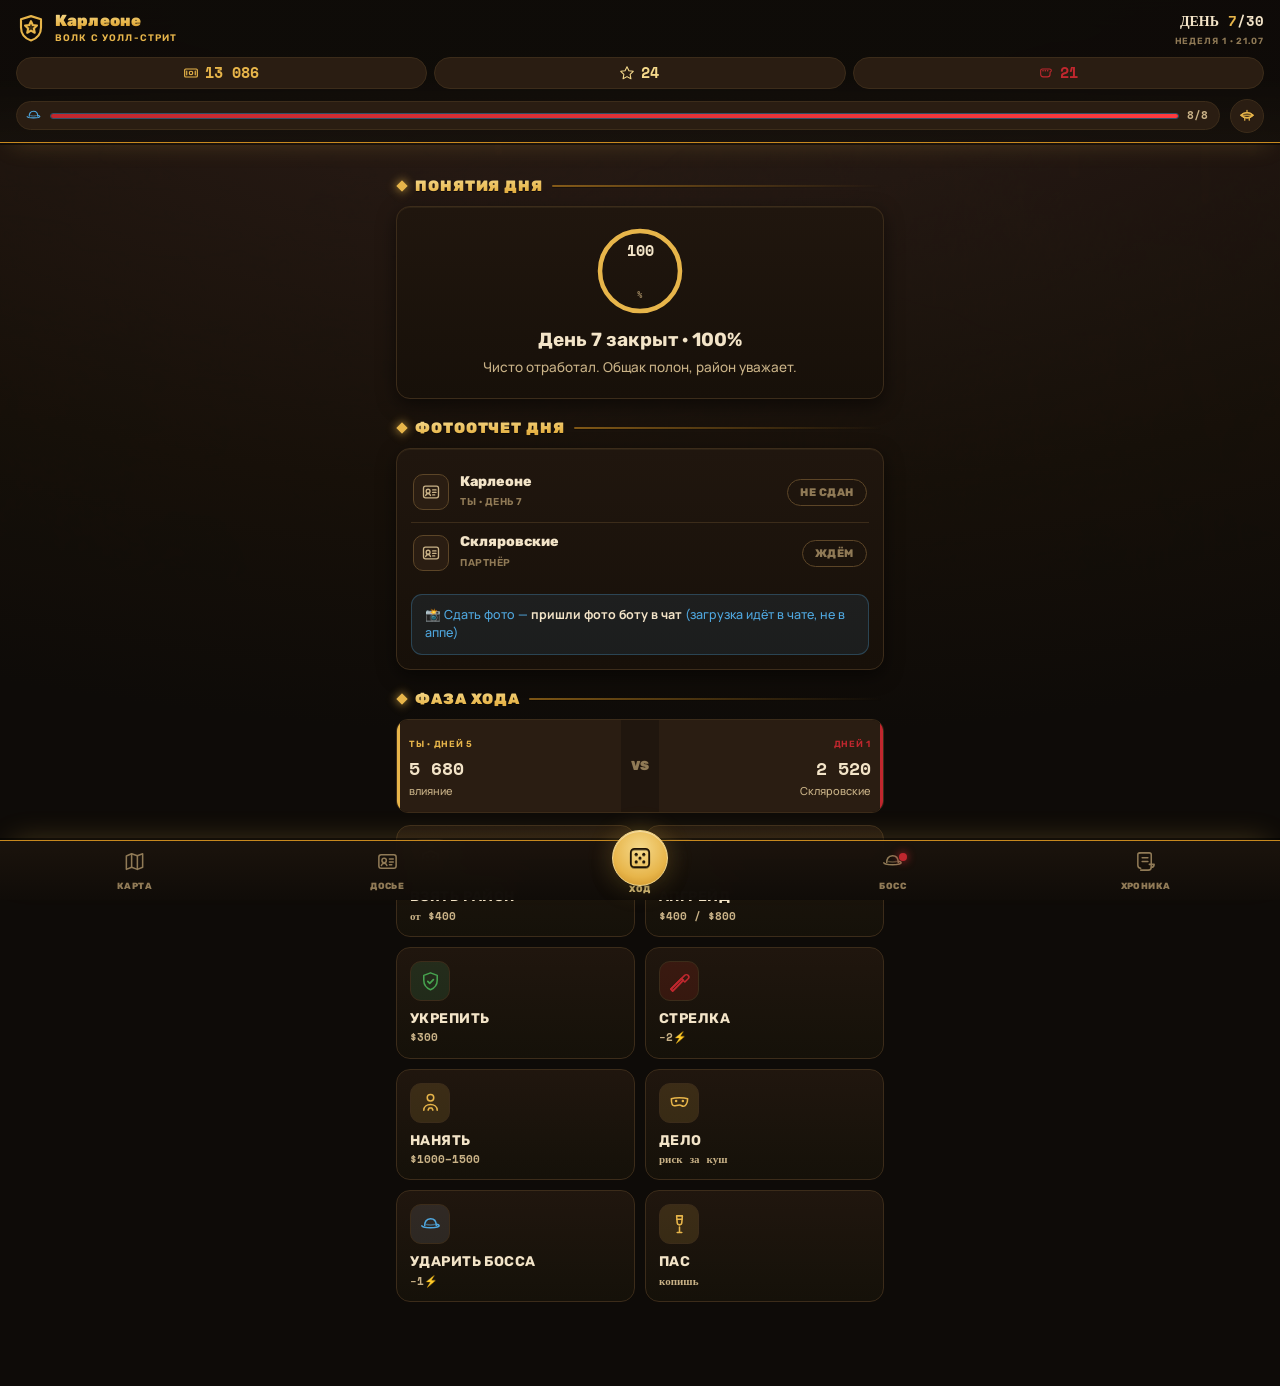
==== commit b005e1f7: "sync state 2026-07-15_12:50:53" ====
--- a/index.html
+++ b/index.html
@@ -25,6 +25,9 @@
       <div class="spin"></div>
     </div>
   </div>
+
+  <!-- Полнобли́дный фон-город (виден только на экране Карта) -->
+  <div id="city-bg" aria-hidden="true"></div>
 
   <div id="app">
     <!-- Шапка (персонализирована под клан) -->
--- a/styles.css
+++ b/styles.css
@@ -60,35 +60,50 @@
 /* ─────────────────────────  2 · БАЗА  ───────────────────────── */
 *,*::before,*::after{ box-sizing:border-box; }
 html,body{ margin:0; padding:0; }
-html{ background:var(--bg); -webkit-text-size-adjust:100%; }
+html{ background:var(--ink); -webkit-text-size-adjust:100%; }
 body{
   font-family:"Manrope",system-ui,sans-serif; font-size:15px; line-height:1.5;
-  color:var(--paper); background:var(--bg);
+  color:var(--paper);
+  /* Тёмная кожа/дерево — радиальный градиент ink→leather */
+  background:
+    radial-gradient(135% 90% at 50% -8%, var(--wood) 0%, var(--leather) 34%, var(--ink2) 70%, var(--ink) 100%) fixed;
   overflow-x:hidden; overscroll-behavior-y:none;
   -webkit-font-smoothing:antialiased; text-rendering:optimizeLegibility;
   user-select:none; -webkit-tap-highlight-color:transparent;
 }
-/* Бетонная текстура — тонко, поверх холста */
+/* Кожаная текстура — тонко, поверх холста */
 body::before{
   content:""; position:fixed; inset:0; z-index:0; pointer-events:none;
   background:url("assets/tex-concrete.png") center/cover no-repeat;
-  opacity:.055; mix-blend-mode:screen;
-}
-/* Тёплый виньет-градиент сверху под шапку */
+  opacity:.06; mix-blend-mode:overlay;
+}
+/* Тёплый золотой виньет-градиент сверху под шапку */
 body::after{
-  content:""; position:fixed; inset:0 0 auto 0; height:340px; z-index:0; pointer-events:none;
-  background:radial-gradient(120% 80% at 50% -10%, rgba(230,180,80,.05), transparent 60%);
+  content:""; position:fixed; inset:0 0 auto 0; height:360px; z-index:0; pointer-events:none;
+  background:radial-gradient(120% 80% at 50% -10%, rgba(231,181,74,.08), transparent 62%);
 }
 img{ max-width:100%; display:block; }
 button{ font-family:inherit; color:inherit; }
 ::-webkit-scrollbar{ width:0; height:0; }
 
 /* Типо-хелперы */
-.t-display{ font-family:"Rubik",serif; font-weight:900; letter-spacing:-.02em; }
-.t-serif{ font-family:"Rubik",serif; }
-.t-cond{ font-family:"Rubik",sans-serif; text-transform:uppercase; letter-spacing:.05em; }
+.t-display{ font-family:"Rubik",sans-serif; font-weight:900; letter-spacing:-.01em; }
+.t-serif{ font-family:"Rubik",sans-serif; }
+.t-cond{ font-family:"Rubik",sans-serif; font-weight:800; text-transform:uppercase; letter-spacing:.05em; }
 .num{ font-family:"Space Mono",monospace; font-weight:700; font-variant-numeric:tabular-nums; }
 .italic{ font-style:italic; }
+
+/* «ЧАНКИ-ЗОЛОТО» — фирменный заголовок как логотип «МАФИЯ» */
+.goldtxt{
+  font-family:"Rubik",sans-serif; font-weight:900; letter-spacing:.01em;
+  background:var(--gold-grad); -webkit-background-clip:text; background-clip:text;
+  color:transparent; -webkit-text-fill-color:transparent;
+  -webkit-text-stroke:.6px rgba(31,20,5,.55);
+  filter:drop-shadow(0 1px 0 rgba(0,0,0,.6)) drop-shadow(0 0 12px rgba(231,181,74,.28));
+}
+.neon-crimson{ color:var(--crimson-neon);
+  text-shadow:0 0 6px rgba(255,59,63,.55), 0 0 16px rgba(192,39,46,.4); }
+.neon-violet{ color:#C58BEF; text-shadow:0 0 6px rgba(142,63,190,.6), 0 0 16px rgba(142,63,190,.4); }
 
 /* ─────────────────────────  3 · КАРКАС  ───────────────────────── */
 #app{ position:relative; z-index:1; min-height:100vh; min-height:100dvh; }
@@ -100,18 +115,39 @@
 @keyframes screen-in{ from{ opacity:0; transform:translateY(8px); } to{ opacity:1; transform:none; } }
 
 .section-h{
-  display:flex; align-items:center; gap:8px; margin:22px 2px 12px;
-  font:700 15px/1 "Rubik"; text-transform:uppercase; letter-spacing:.08em; color:var(--ink-2);
-}
-.section-h::before{ content:""; width:7px; height:7px; transform:rotate(45deg);
-  background:var(--me); box-shadow:0 0 8px var(--me); flex:0 0 auto; }
-.section-h .fill{ flex:1; height:1px; background:linear-gradient(90deg,var(--line-2),transparent); }
+  display:flex; align-items:center; gap:9px; margin:22px 2px 12px;
+  font:900 15px/1 "Rubik"; text-transform:uppercase; letter-spacing:.06em;
+  background:var(--gold-grad); -webkit-background-clip:text; background-clip:text;
+  color:transparent; -webkit-text-fill-color:transparent;
+  filter:drop-shadow(0 1px 0 rgba(0,0,0,.5));
+}
+.section-h::before{ content:""; width:8px; height:8px; transform:rotate(45deg);
+  background:var(--gold); box-shadow:0 0 10px var(--gold); flex:0 0 auto;
+  -webkit-text-fill-color:initial; }
+.section-h .fill{ flex:1; height:2px; -webkit-text-fill-color:initial;
+  background:linear-gradient(90deg,var(--gold-lo),transparent); border-radius:2px; opacity:.6; }
 
 .card{
-  position:relative; background:linear-gradient(180deg,var(--panel),#151109);
+  position:relative; background:linear-gradient(180deg,var(--panel),var(--ink2));
   border:1px solid var(--line); border-radius:var(--r-card);
-  box-shadow:var(--shadow-1), inset 0 1px 0 rgba(245,236,216,.04);
+  box-shadow:var(--shadow-1), inset 0 1px 0 rgba(245,214,137,.06);
   padding:14px; overflow:hidden;
+}
+/* «Прошитая» пергаментная карточка (документ Семьи) */
+.card--paper{
+  background:linear-gradient(180deg,var(--parchment),var(--parchment2));
+  color:var(--ink-text); border:1px solid var(--gold-deep);
+  box-shadow:var(--shadow-1), inset 0 0 0 2px rgba(255,255,255,.25);
+}
+.card--paper::after{ content:""; position:absolute; inset:5px; border-radius:9px; pointer-events:none;
+  border:1.5px dashed rgba(80,52,20,.45); }
+.card--paper *{ position:relative; z-index:1; }
+/* Ключевая карточка — золотая фаска-рамка */
+.card--key{ border:0; box-shadow:var(--shadow-2);
+  background:
+    linear-gradient(180deg,var(--panel),var(--ink2)) padding-box,
+    var(--gold-grad) border-box;
+  border:2px solid transparent;
 }
 .muted{ color:var(--ink-2); } .dim{ color:var(--ink-3); }
 .row{ display:flex; align-items:center; gap:10px; }
@@ -121,16 +157,20 @@
 header.top{
   position:sticky; top:0; z-index:40;
   padding:calc(var(--safe-t) + 10px) 16px 9px;
-  background:linear-gradient(180deg,rgba(13,11,8,.96) 60%,rgba(13,11,8,.72));
+  background:linear-gradient(180deg,rgba(14,11,8,.97) 55%,rgba(20,16,11,.78));
   backdrop-filter:blur(14px); -webkit-backdrop-filter:blur(14px);
-  border-bottom:1px solid var(--line);
+  border-bottom:1px solid var(--gold-lo);
+  box-shadow:0 2px 0 rgba(0,0,0,.5), 0 10px 24px -12px rgba(231,181,74,.25);
 }
 .top__brand{ display:flex; align-items:center; gap:9px; min-width:0; }
 .top__crest{ width:30px; height:30px; color:var(--me); flex:0 0 auto;
   filter:drop-shadow(0 0 10px var(--me-glow,transparent)); }
 .top__crest svg{ width:100%; height:100%; }
 .top__clan{ min-width:0; }
-.top__clan b{ display:block; font:800 15px/1.05 "Rubik"; color:var(--paper);
+.top__clan b{ display:block; font:900 16px/1.05 "Rubik"; letter-spacing:.01em;
+  background:linear-gradient(178deg,var(--me-hi),var(--me) 55%,var(--me-lo));
+  -webkit-background-clip:text; background-clip:text; color:transparent; -webkit-text-fill-color:transparent;
+  filter:drop-shadow(0 0 8px var(--me-glow));
   white-space:nowrap; overflow:hidden; text-overflow:ellipsis; }
 .top__clan span{ display:block; font:600 9.5px/1 "Rubik"; text-transform:uppercase;
   letter-spacing:.12em; color:var(--me); margin-top:3px; }
@@ -190,6 +230,29 @@
 .btn:focus-visible{ outline:2px solid var(--paper); outline-offset:2px; }
 .btn--sm{ min-height:40px; font-size:13px; padding:0 14px; }
 
+/* ── Брендовые кнопки (фаска + вжатие) ── */
+.btn-gold,.btn-crimson,.btn-green,.btn-wood{
+  position:relative; overflow:hidden; min-height:46px; padding:0 18px; width:100%;
+  border-radius:var(--r-btn); cursor:pointer; border:0;
+  font:800 15px/1 "Rubik"; letter-spacing:.03em; text-transform:uppercase;
+  display:inline-flex; align-items:center; justify-content:center; gap:8px;
+  transition:transform .1s, filter .12s, box-shadow .12s;
+  box-shadow:inset 0 1px 0 rgba(255,255,255,.35), inset 0 -2px 0 rgba(0,0,0,.25), var(--shadow-1);
+}
+.btn-gold svg,.btn-crimson svg,.btn-green svg,.btn-wood svg{ width:19px; height:19px; }
+.btn-gold{ background:var(--gold-grad); color:var(--gold-ink); }
+.btn-crimson{ background:linear-gradient(178deg,var(--crimson-neon),var(--crimson) 55%,#7E1519); color:#fff;
+  box-shadow:inset 0 1px 0 rgba(255,255,255,.25), inset 0 -2px 0 rgba(0,0,0,.3), var(--attack-glow); }
+.btn-green{ background:linear-gradient(178deg,#63C777,var(--green) 55%,#2E7A38); color:#04120A; }
+.btn-wood{ background:linear-gradient(178deg,var(--wood2),var(--wood)); color:var(--paper);
+  box-shadow:inset 0 1px 0 rgba(255,255,255,.08), inset 0 0 0 1px var(--line-2), var(--shadow-1); }
+.btn-gold:active,.btn-crimson:active,.btn-green:active,.btn-wood:active{
+  transform:translateY(2px); filter:brightness(.94);
+  box-shadow:inset 0 2px 5px rgba(0,0,0,.4); }
+.btn-gold[aria-disabled="true"],.btn-crimson[aria-disabled="true"],
+.btn-green[aria-disabled="true"],.btn-wood[aria-disabled="true"]{
+  opacity:.4; filter:grayscale(.5); pointer-events:none; box-shadow:none; }
+
 /* Ripple */
 .ripple{ position:absolute; border-radius:50%; transform:scale(0); pointer-events:none;
   background:radial-gradient(circle,rgba(255,255,255,.5),transparent 62%);
@@ -199,85 +262,133 @@
 /* ─────────────────────────  6 · НИЖНЯЯ НАВИГАЦИЯ  ───────────────────────── */
 .nav{
   position:fixed; bottom:0; inset-inline:0; z-index:45; height:calc(var(--nav-h) + var(--safe-b));
-  padding-bottom:var(--safe-b);
-  display:grid; grid-template-columns:repeat(5,1fr);
-  background:rgba(20,17,12,.94); backdrop-filter:blur(14px); -webkit-backdrop-filter:blur(14px);
-  border-top:1px solid var(--line);
-}
-.nav__item{ appearance:none; background:none; border:0; cursor:pointer;
+  padding:0 8px var(--safe-b);
+  display:grid; grid-template-columns:repeat(5,1fr); align-items:center;
+  background:linear-gradient(180deg,rgba(28,20,13,.96),rgba(16,12,8,.98));
+  backdrop-filter:blur(16px); -webkit-backdrop-filter:blur(16px);
+  border-top:1px solid var(--gold-lo);
+  box-shadow:0 -2px 0 rgba(0,0,0,.5), 0 -12px 30px -14px rgba(231,181,74,.28);
+}
+.nav__item{ appearance:none; background:none; border:0; cursor:pointer; position:relative;
+  min-height:48px; border-radius:var(--r-chip);
   display:grid; place-items:center; gap:3px; color:var(--ink-3);
-  font:700 9px/1 "Rubik"; text-transform:uppercase; letter-spacing:.06em;
-  transition:color .16s, transform .12s; }
+  font:800 9px/1 "Rubik"; text-transform:uppercase; letter-spacing:.05em;
+  transition:color .16s, transform .12s, background .16s; }
 .nav__item svg{ width:23px; height:23px; transition:transform .16s; }
 .nav__item:active{ transform:scale(.9); }
-.nav__item.is-active{ color:var(--me); }
-.nav__item.is-active svg{ filter:drop-shadow(0 0 8px var(--me-glow)); }
+.nav__item.is-active{ color:var(--gold-ink);
+  background:radial-gradient(120% 120% at 50% 20%,var(--gold-lite),var(--gold) 60%,var(--gold-deep));
+  box-shadow:var(--gold-glow), inset 0 1px 0 rgba(255,255,255,.4); }
+.nav__item.is-active svg{ filter:drop-shadow(0 1px 0 rgba(0,0,0,.35)); }
 .nav__badge{ position:absolute; top:6px; margin-left:20px; width:8px; height:8px; border-radius:50%;
   background:var(--attack); box-shadow:0 0 8px var(--attack); }
-.nav__cta{ position:relative; }
-.nav__cta .disc{ margin-top:-16px; width:54px; height:54px; border-radius:50%;
+.nav__cta{ position:relative; background:none !important; box-shadow:none !important; color:var(--ink-3); }
+.nav__cta.is-active{ color:var(--gold-hi); }
+.nav__cta .disc{ margin-top:-16px; width:56px; height:56px; border-radius:50%;
   display:grid; place-items:center; color:var(--me-ink);
-  background:radial-gradient(circle at 50% 34%,var(--me-hi),var(--me));
-  box-shadow:var(--me-glow), var(--shadow-1), inset 0 1px 0 rgba(255,255,255,.4);
-  border:1px solid var(--me-hi); }
+  background:radial-gradient(circle at 50% 34%,var(--me-hi),var(--me) 62%,var(--me-lo));
+  box-shadow:var(--me-glow), var(--shadow-1), inset 0 1px 0 rgba(255,255,255,.45);
+  border:1.5px solid var(--me-hi); }
 .nav__cta .disc svg{ width:26px; height:26px; }
 .nav__cta.is-active .disc{ transform:translateY(-2px); }
 .nav__cta .lbl{ margin-top:-6px; }
 
-/* ─────────────────────────  7 · КАРТА · ГЕКСЫ  ───────────────────────── */
+/* ─────────────────────────  7 · КАРТА · НОЧНОЙ ГОРОД  ───────────────────────── */
 .mini-count{ display:flex; gap:7px; margin:2px 0 4px; }
-.mini-count b{ flex:1; text-align:center; background:var(--panel); border:1px solid var(--line);
-  border-radius:10px; padding:8px 4px; }
-.mini-count b span{ display:block; font:700 17px/1 "Space Mono"; margin-bottom:3px; }
-.mini-count b em{ font:600 9px/1 "Rubik"; text-transform:uppercase; letter-spacing:.06em;
+.mini-count b{ flex:1; text-align:center; background:linear-gradient(180deg,var(--panel),var(--ink2));
+  border:1px solid var(--line); border-radius:12px; padding:9px 4px; }
+.mini-count b span{ display:block; font:700 18px/1 "Space Mono"; margin-bottom:3px; }
+.mini-count b em{ font:800 9px/1 "Rubik"; text-transform:uppercase; letter-spacing:.06em;
   color:var(--ink-3); font-style:normal; }
 .mini-count .c-me span{ color:var(--me); } .mini-count .c-opp span{ color:var(--opp); }
 .mini-count .c-free span{ color:var(--neutral); }
 
-.hexgrid{ --hexw:82px; display:flex; flex-direction:column; align-items:center; padding:6px 0 2px; }
-.hexrow{ display:flex; justify-content:center; }
-.hexrow + .hexrow{ margin-top:-18px; }
-.hexrow.off{ margin-left:44px; }
-
-.hex{
-  position:relative; width:var(--hexw); aspect-ratio:1/.92; margin:0 3px; cursor:pointer;
-  clip-path:polygon(25% 0,75% 0,100% 50%,75% 100%,25% 100%,0 50%);
-  background:var(--owner,var(--neutral)); display:grid; place-items:center;
-  transition:transform .14s, filter .14s;
-}
-.hex:active{ transform:scale(.94); filter:brightness(1.12); }
-.hex__inner{ position:absolute; inset:2px; clip-path:inherit;
-  background:var(--panel); display:flex; flex-direction:column; align-items:center; justify-content:center;
-  gap:2px; padding:6px 4px; text-align:center; }
-.hex--gold{ --owner:var(--gold); } .hex--gold .hex__inner{ background:#241B0C; }
-.hex--rose{ --owner:var(--rose); } .hex--rose .hex__inner{ background:#25121A; }
-.hex--free{ --owner:var(--neutral); } .hex--free .hex__inner{ background:#161009; }
-.hex--locked{ --owner:var(--boss-lo); } .hex--locked .hex__inner{ background:#100E0C; }
-.hex__ico{ width:19px; height:19px; opacity:.9; }
-.hex--gold .hex__ico{ color:var(--gold); } .hex--rose .hex__ico{ color:var(--rose); }
-.hex--free .hex__ico{ color:var(--neutral); } .hex--locked .hex__ico{ color:var(--boss); }
-.hex__name{ font:600 10px/1.05 "Rubik"; letter-spacing:.02em; color:var(--paper);
-  max-width:100%; overflow:hidden; text-overflow:ellipsis; white-space:nowrap; }
-.hex__income{ font:700 10px/1 "Space Mono"; color:var(--gold); }
-.hex--rose .hex__income{ color:var(--rose-hi); }
-.hex--free .hex__income{ color:var(--neutral); }
-.hex--locked .hex__income{ color:var(--boss); }
-.hex__pips{ display:flex; gap:2px; margin-top:1px; height:5px; align-items:center; }
-.hex__pips i{ width:4px; height:4px; border-radius:50%; background:var(--gold-hi); box-shadow:0 0 3px var(--gold-hi); }
-.hex--rose .hex__pips i{ background:var(--rose-hi); box-shadow:0 0 3px var(--rose-hi); }
-.hex__pips i.fort{ width:5px; height:5px; border-radius:1px; background:var(--ok); box-shadow:none; transform:rotate(45deg); }
-.hex.mine::after{ content:""; position:absolute; inset:2px; clip-path:inherit; pointer-events:none;
-  box-shadow:inset 0 0 12px var(--me-soft); }
-.hex.is-attacked{ animation:warpulse 1.1s infinite; }
-@keyframes warpulse{ 50%{ filter:drop-shadow(0 0 8px var(--graffiti)); } }
-.hex__lockbadge{ position:absolute; top:12px; color:var(--boss); width:13px; height:13px; }
-
-.legend{ display:flex; flex-wrap:wrap; gap:10px 14px; justify-content:center; margin-top:14px;
+/* Асфальт-планшет города с сеткой улиц */
+.city{
+  position:relative; padding:16px 13px; border-radius:18px; overflow:hidden;
+  border:1px solid var(--gold-lo);
+  background:
+    radial-gradient(120% 90% at 50% 0%, rgba(79,168,224,.06), transparent 55%),
+    linear-gradient(180deg,#14110C 0%,#0B0906 100%);
+  box-shadow:inset 0 0 70px rgba(0,0,0,.7), var(--shadow-1);
+}
+/* «улицы» — тонкая световая сетка кварталов (видна в промежутках между участками) */
+.city::before{
+  content:""; position:absolute; inset:0; z-index:0; pointer-events:none;
+  background-image:
+    linear-gradient(rgba(231,181,74,.09) 1.5px, transparent 1.5px),
+    linear-gradient(90deg, rgba(231,181,74,.09) 1.5px, transparent 1.5px);
+  background-size:33.333% 104px; background-position:center 8px;
+}
+/* неоновая вывеска-каёмка сверху планшета */
+.city::after{
+  content:""; position:absolute; left:0; right:0; top:0; height:2px; z-index:0; pointer-events:none;
+  background:linear-gradient(90deg,transparent,var(--crimson-neon),var(--gold),transparent);
+  opacity:.5; filter:blur(.3px);
+}
+.city__grid{ position:relative; z-index:1;
+  display:grid; grid-template-columns:repeat(3,1fr); gap:11px; }
+
+.plot{
+  --fr:var(--neutral);
+  position:relative; z-index:1; cursor:pointer; overflow:hidden;
+  min-height:96px; padding:9px 7px 8px; border-radius:14px;
+  display:flex; flex-direction:column; align-items:center; justify-content:flex-start; gap:3px;
+  text-align:center; appearance:none;
+  background:linear-gradient(180deg,var(--wood2),var(--wood) 70%,#1E140C);
+  border:2px solid var(--fr);
+  box-shadow:0 5px 12px rgba(0,0,0,.55), inset 0 1px 0 rgba(255,255,255,.06);
+  transition:transform .12s, box-shadow .18s, filter .12s;
+}
+.plot:active{ transform:scale(.95); filter:brightness(1.08); }
+/* «крыша/козырёк» здания — тёплая полоса сверху */
+.plot__roof{ position:absolute; left:0; right:0; top:0; height:26px; pointer-events:none;
+  background:linear-gradient(180deg,rgba(0,0,0,.35),transparent);
+  border-radius:12px 12px 0 0; }
+.plot__ico{ font-size:25px; line-height:1; margin-top:1px;
+  filter:drop-shadow(0 2px 3px rgba(0,0,0,.7)); }
+.plot__name{ font:800 10px/1.05 "Rubik"; text-transform:uppercase; letter-spacing:.02em;
+  color:var(--paper); max-width:100%; overflow:hidden; text-overflow:ellipsis; white-space:nowrap; }
+.plot__inc{ display:inline-flex; align-items:center; gap:3px; font:700 10.5px/1 "Space Mono"; color:var(--gold-hi); }
+.plot__inc svg{ width:12px; height:12px; }
+.plot__inc b{ font-weight:700; }
+.plot__inc b::before{ content:"$"; opacity:.7; }
+.plot__lockinc{ display:inline-flex; color:var(--blue); }
+.plot__lockinc svg{ width:14px; height:14px; }
+.plot__pips{ display:flex; gap:3px; height:6px; align-items:center; margin-top:1px; }
+.plot__pips i{ width:5px; height:5px; border-radius:50%; background:var(--gold-hi); box-shadow:0 0 4px var(--gold-hi); }
+.plot__pips i.fort{ width:6px; height:6px; border-radius:1px; background:var(--ok); box-shadow:0 0 4px rgba(70,162,78,.6); transform:rotate(45deg); }
+.plot__lockbadge{ position:absolute; top:5px; right:6px; font-size:12px; z-index:2;
+  filter:drop-shadow(0 0 5px rgba(79,168,224,.8)); }
+
+/* Рамка-свечение владельца */
+.plot--gold{ --fr:var(--gold);
+  box-shadow:0 5px 12px rgba(0,0,0,.55), inset 0 1px 0 rgba(255,255,255,.08), 0 0 16px rgba(231,181,74,.4); }
+.plot--gold .plot__name{ color:var(--gold-hi); text-shadow:0 0 7px rgba(231,181,74,.55); }
+.plot--rose{ --fr:var(--crimson-neon);
+  box-shadow:0 5px 12px rgba(0,0,0,.55), inset 0 1px 0 rgba(255,255,255,.08), 0 0 16px rgba(255,59,63,.42); }
+.plot--rose .plot__name{ color:var(--crimson-neon); text-shadow:0 0 7px rgba(255,59,63,.6); }
+.plot--rose .plot__inc{ color:var(--crimson-neon); }
+.plot--rose .plot__pips i{ background:var(--crimson-neon); box-shadow:0 0 4px var(--crimson-neon); }
+.plot--free{ --fr:var(--neutral); }
+.plot--free .plot__name{ color:var(--ink-2); }
+.plot--free .plot__inc{ color:var(--ink-2); }
+.plot--locked{ --fr:var(--blue);
+  background:linear-gradient(180deg,#1A2430,#101820);
+  box-shadow:0 5px 12px rgba(0,0,0,.55), inset 0 1px 0 rgba(255,255,255,.06), 0 0 16px rgba(79,168,224,.4); }
+.plot--locked .plot__name{ color:var(--blue); text-shadow:0 0 7px rgba(79,168,224,.55); }
+/* Твой район — золотое двойное кольцо-подсветка */
+.plot.is-mine::after{ content:""; position:absolute; inset:2px; border-radius:11px; pointer-events:none;
+  box-shadow:inset 0 0 0 1px rgba(255,255,255,.18), inset 0 0 16px var(--me-soft); }
+
+.legend{ display:flex; flex-wrap:wrap; gap:9px 14px; justify-content:center; margin-top:14px;
   font:600 11px/1 "Manrope"; color:var(--ink-2); }
 .legend b{ display:inline-flex; align-items:center; gap:6px; font-weight:600; }
-.legend i{ width:11px; height:11px; border-radius:3px; }
-.legend .lg-me{ background:var(--me); } .legend .lg-opp{ background:var(--opp); }
-.legend .lg-free{ background:var(--neutral); } .legend .lg-lock{ background:var(--boss-lo); }
+.legend i{ width:12px; height:12px; border-radius:3px; border:1.5px solid transparent; }
+.legend .lg-gold{ background:var(--gold); box-shadow:0 0 7px rgba(231,181,74,.6); }
+.legend .lg-rose{ background:var(--crimson-neon); box-shadow:0 0 7px rgba(255,59,63,.6); }
+.legend .lg-free{ background:var(--neutral); }
+.legend .lg-lock{ background:var(--blue); box-shadow:0 0 7px rgba(79,168,224,.6); }
 
 /* ─────────────────────────  8 · НИЖНИЙ ЛИСТ  ───────────────────────── */
 .scrim{ position:fixed; inset:0; z-index:60; background:var(--scrim);
@@ -641,17 +752,103 @@
   transform:rotate(-8deg); opacity:.9; text-shadow:0 0 1px var(--graffiti-lo); text-transform:uppercase; }
 
 /* Загрузочный сплэш */
-#splash{ position:fixed; inset:0; z-index:100; display:grid; place-items:center; background:var(--bg);
+#splash{ position:fixed; inset:0; z-index:100; display:grid; place-items:center;
+  background:radial-gradient(130% 90% at 50% 10%, var(--wood) 0%, var(--leather) 40%, var(--ink) 100%);
   transition:opacity .4s; }
 #splash.hide{ opacity:0; pointer-events:none; }
-#splash .crest{ width:96px; height:96px; margin:0 auto 18px; filter:drop-shadow(0 0 24px rgba(230,180,80,.3)); }
+#splash .crest{ width:104px; height:104px; margin:0 auto 18px; filter:drop-shadow(0 0 26px rgba(231,181,74,.4)); }
 #splash .crest img{ width:100%; height:100%; mix-blend-mode:screen; }
-#splash h1{ font:900 34px/1 "Rubik"; letter-spacing:.12em; color:var(--paper); margin:0 0 8px; text-align:center; }
-#splash p{ font:500 italic 14px/1.4 "Rubik"; color:var(--ink-2); text-align:center; margin:0; padding:0 30px; }
+#splash h1{ font:900 42px/1 "Rubik"; letter-spacing:.06em; margin:0 0 10px; text-align:center;
+  background:var(--gold-grad); -webkit-background-clip:text; background-clip:text;
+  color:transparent; -webkit-text-fill-color:transparent;
+  -webkit-text-stroke:1px rgba(31,20,5,.5);
+  filter:drop-shadow(0 2px 0 rgba(0,0,0,.6)) drop-shadow(0 0 18px rgba(231,181,74,.35)); }
+#splash p{ font:500 italic 14px/1.4 "Rubik"; color:var(--gold-hi); text-align:center; margin:0; padding:0 30px; opacity:.85; }
 #splash .spin{ width:26px; height:26px; margin:22px auto 0; border:2px solid var(--line-2);
   border-top-color:var(--gold); border-radius:50%; animation:spin 1s linear infinite; }
 @keyframes spin{ to{ transform:rotate(360deg); } }
 
+/* ─────────────────────────  15 · СЛОВО СЕМЬЕ · ОБЕТ (свободный текст)  ───────────────────────── */
+/* поля ввода снова печатаемы (глобальный user-select:none выключил бы их) */
+input,textarea{ user-select:text; -webkit-user-select:text; -webkit-tap-highlight-color:transparent; }
+
+.omvow-give{ display:flex; flex-direction:column; gap:10px; }
+.vow-input{
+  width:100%; appearance:none; border-radius:12px; padding:13px 14px;
+  background:linear-gradient(180deg,var(--parchment),var(--parchment2));
+  border:2px solid var(--gold-deep); color:var(--ink-text);
+  font:600 15px/1.3 "Manrope"; caret-color:var(--crimson);
+  box-shadow:inset 0 2px 4px rgba(80,52,20,.18);
+}
+.vow-input::placeholder{ color:rgba(42,30,18,.5); font-weight:500; }
+.vow-input:focus{ outline:none; border-color:var(--gold);
+  box-shadow:inset 0 2px 4px rgba(80,52,20,.18), 0 0 0 3px rgba(231,181,74,.25); }
+.omvow-broke{ margin:2px 0 0; font:500 12px/1.4 "Manrope"; color:var(--crimson-neon); }
+
+.omvow-active__vow{ display:inline-flex; align-items:center; gap:8px;
+  font:800 17px/1.2 "Rubik"; color:var(--gold-hi); }
+.omvow-active__vow svg{ width:20px; height:20px; }
+.omvow-active__st{ font:700 12px/1 "Rubik"; text-transform:uppercase; letter-spacing:.05em;
+  color:var(--ink-2); margin:7px 0 11px; }
+
+.omboth{ display:flex; flex-direction:column; gap:7px; margin-top:14px;
+  padding-top:12px; border-top:1px dashed var(--line-2); }
+.omrow{ display:grid; grid-template-columns:auto 1fr auto; align-items:center; gap:9px; }
+.omrow__clan{ font:800 10px/1 "Rubik"; text-transform:uppercase; letter-spacing:.06em; white-space:nowrap; }
+.omrow.g .omrow__clan{ color:var(--gold); } .omrow.s .omrow__clan{ color:var(--crimson-neon); }
+.omrow__vow{ font:600 12.5px/1.3 "Manrope"; color:var(--paper);
+  overflow:hidden; text-overflow:ellipsis; white-space:nowrap; }
+.omrow__st{ font:700 11px/1 "Space Mono"; color:var(--ink-3); white-space:nowrap; }
+.omrow__st.broke{ color:var(--crimson-neon); }
+
+/* ─────────────────────────  16 · РЕЖИМ · ЦЕЛЕВОЕ ВРЕМЯ (settime)  ───────────────────────── */
+.times-card{ display:flex; flex-direction:column; gap:2px; }
+.time-row{ display:flex; align-items:center; gap:11px; padding:9px 2px; }
+.time-row + .time-row{ border-top:1px solid var(--line); }
+.time-ico{ font-size:18px; width:24px; text-align:center; flex:0 0 auto;
+  filter:drop-shadow(0 1px 2px rgba(0,0,0,.5)); }
+.time-lbl{ flex:1; font:600 13.5px/1.25 "Manrope"; color:var(--paper); }
+.time-ctl{ display:inline-flex; align-items:center; gap:6px; flex:0 0 auto; }
+.time-input{
+  appearance:none; min-height:38px; min-width:92px; text-align:center;
+  border-radius:10px; padding:6px 10px; cursor:pointer;
+  background:linear-gradient(180deg,var(--panel-hi),var(--panel-2));
+  border:1.5px solid var(--gold-lo); color:var(--gold-hi);
+  font:700 15px/1 "Space Mono"; box-shadow:inset 0 1px 0 rgba(255,255,255,.05);
+}
+.time-input--min{ min-width:64px; }
+.time-input:focus{ outline:none; border-color:var(--gold); box-shadow:0 0 0 3px rgba(231,181,74,.22); }
+.time-input::-webkit-calendar-picker-indicator{ filter:invert(.7) sepia(1) saturate(4) hue-rotate(5deg); opacity:.7; }
+.time-suf{ font:700 11px/1 "Rubik"; text-transform:uppercase; letter-spacing:.05em; color:var(--ink-3); }
+.times-hint{ margin:8px 2px 0; font:500 11.5px/1.4 "Manrope"; }
+
+/* ─────────────────────────  17 · ФОТООТЧЁТ ДНЯ (confirm)  ───────────────────────── */
+.proof-card{ display:flex; flex-direction:column; gap:0; }
+.proof-row{ display:flex; align-items:center; justify-content:space-between; gap:10px; padding:11px 2px; }
+.proof-row + .proof-row{ border-top:1px solid var(--line); }
+.proof-side{ display:inline-flex; align-items:center; gap:11px; min-width:0; }
+.proof-ico{ width:36px; height:36px; border-radius:10px; flex:0 0 auto; display:grid; place-items:center;
+  background:var(--panel-2); border:1px solid var(--line-2); color:var(--ink-2); }
+.proof-ico svg{ width:20px; height:20px; }
+.proof-tt{ min-width:0; }
+.proof-tt b{ display:block; font:800 14px/1.1 "Rubik"; color:var(--paper); }
+.proof-tt em{ font:600 10px/1 "Rubik"; text-transform:uppercase; letter-spacing:.05em;
+  color:var(--ink-3); font-style:normal; }
+.proof-badge{ flex:0 0 auto; font:800 11px/1 "Rubik"; text-transform:uppercase; letter-spacing:.05em;
+  padding:7px 12px; border-radius:999px; border:1px solid var(--line-2); }
+.proof-row.is-ok .proof-badge{ color:var(--green); border-color:rgba(70,162,78,.5);
+  background:rgba(70,162,78,.12); }
+.proof-row.is-no .proof-badge{ color:var(--ink-3); }
+.proof-row.is-ok .proof-ico{ color:var(--green); border-color:rgba(70,162,78,.45); }
+.proof-act{ margin:10px 0 4px; }
+.proof-conf{ display:inline-flex; align-items:center; gap:7px; font:700 12px/1 "Rubik";
+  text-transform:uppercase; letter-spacing:.04em; color:var(--green); }
+.proof-conf svg{ width:16px; height:16px; }
+.proof-hint{ margin-top:11px; padding:11px 13px; border-radius:11px;
+  background:rgba(79,168,224,.09); border:1px solid rgba(79,168,224,.28);
+  font:500 12.5px/1.45 "Manrope"; color:var(--blue); }
+.proof-hint b{ color:var(--paper); }
+
 @media (prefers-reduced-motion:reduce){
   *{ animation-duration:.01ms !important; transition-duration:.01ms !important; }
 }
